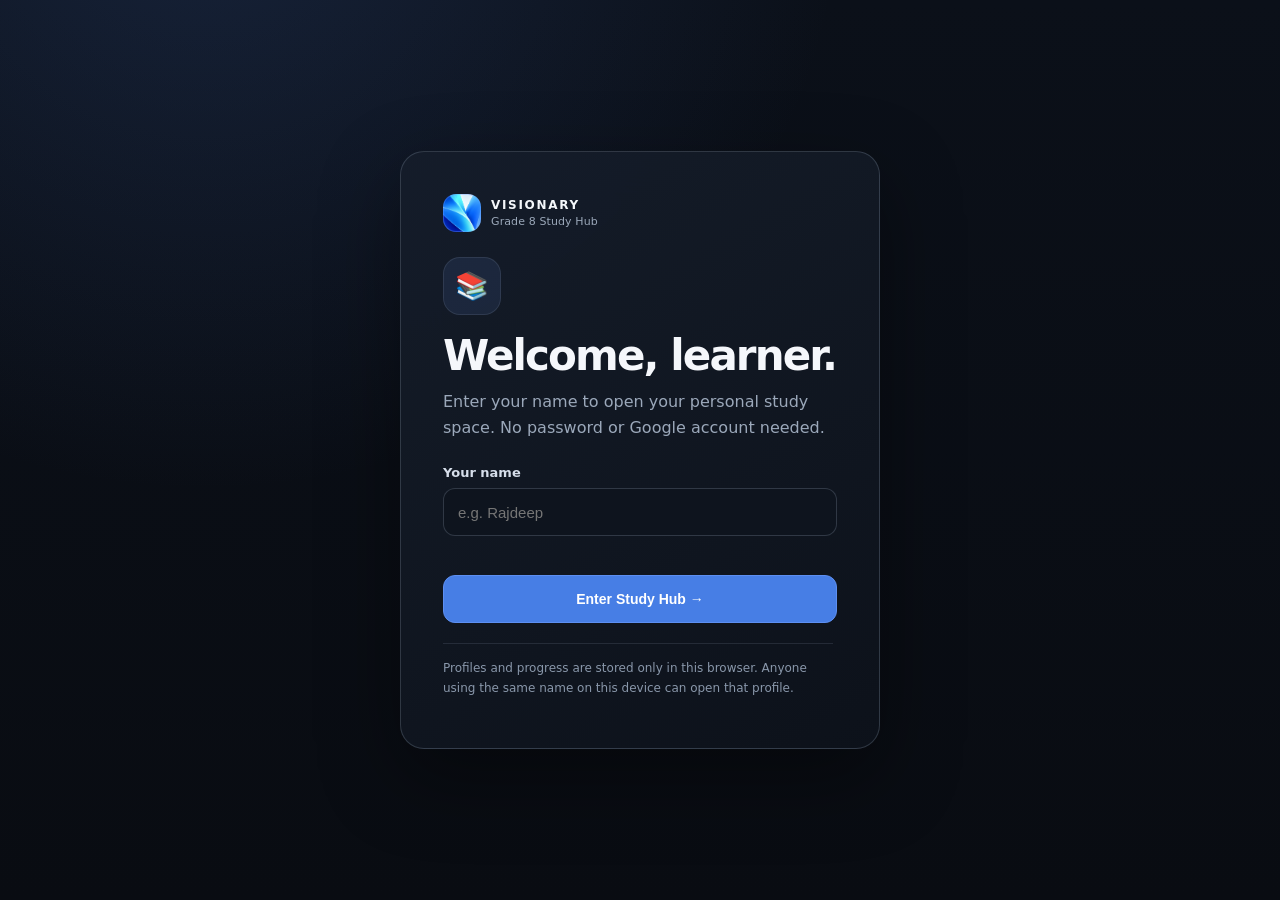
==== index.html @ 848c0c7a "Add Visionary Study Hub logo to site" ====
<!doctype html><html lang="en"><head><meta charset="UTF-8"><meta name="viewport" content="width=device-width,initial-scale=1"><title>Visionary | Grade 8 Study Hub</title><link rel="icon" type="image/png" href="assets/visionary-study-hub-logo.png?v=1"><script>if(!localStorage.getItem("v8profile"))location.replace("login.html");</script><style>
:root{font-family:Inter,system-ui,sans-serif;color:#f0f5ff;background:#090f20}*{box-sizing:border-box}body{margin:0;background:radial-gradient(ellipse at top left,#1c2c55,#090f20 65%);min-height:100vh}.wrap{max-width:1120px;margin:auto;padding:30px 20px}header{display:flex;justify-content:space-between;align-items:center;gap:12px}h1{font-size:clamp(28px,5vw,48px);margin:26px 0 8px}p{color:#abb9d4}.brand{font-weight:800;color:#93b7ff}.pill{border:1px solid #334767;padding:9px 13px;border-radius:50px;color:#bcd2fa;font-size:13px}.grid{display:grid;grid-template-columns:repeat(auto-fit,minmax(240px,1fr));gap:18px;margin-top:30px}.card{border:1px solid #334361;border-radius:20px;background:linear-gradient(145deg,#1c2a49,#121b30);overflow:hidden;cursor:pointer;transition:transform .25s,box-shadow .25s}.card:hover{transform:translateY(-5px);box-shadow:0 18px 40px #0006}.art{height:150px;display:grid;place-items:center;font-size:70px;background:linear-gradient(125deg,#233a68,#283e58,#16223d)}.pad{padding:19px}.pad h2{margin:0 0 8px;font-size:22px}.small{color:#b4c4df;font-size:14px}.btn{border:1px solid #526a92;background:#243a62;color:white;border-radius:12px;padding:12px 16px;cursor:pointer;text-decoration:none;display:inline-block;font-weight:650}.btn.primary{background:#5477ff;border-color:#5477ff}.btn:focus-visible,.card:focus-visible{outline:3px solid #9dbaff;outline-offset:3px}.top{display:flex;justify-content:space-between;gap:12px;align-items:center;flex-wrap:wrap;margin-top:24px}.hidden{display:none!important}.page{animation:turn .55s ease both;transform-origin:left center}@keyframes turn{from{opacity:0;transform:perspective(1100px) rotateY(-28deg) translateX(25px)}to{opacity:1;transform:perspective(1100px) rotateY(0)}}.chapter{display:flex;gap:14px;align-items:center;padding:13px;border:1px solid #34425c;background:#16213a;border-radius:15px;margin:11px 0;cursor:pointer}.chapter:hover{background:#233456}.thumb{width:112px;min-width:112px;height:74px;border-radius:11px;display:grid;place-items:center;background:linear-gradient(135deg,#385484,#1c2b49);font-size:28px}.chapter strong{display:block;margin-bottom:5px}.video{aspect-ratio:16/9;width:100%;border:0;border-radius:16px;background:#141d30}.lesson{max-width:850px}.note{border:1px solid #42506b;border-radius:12px;padding:13px;color:#c8d5ed;background:#17243e;margin:20px 0}input[type=search]{width:100%;padding:14px;border:1px solid #4b6085;border-radius:13px;background:#101a2e;color:white;margin-top:20px}label{display:flex;gap:9px;align-items:center;margin-top:15px}footer{margin:45px 0;color:#8396b6;font-size:13px}@media(max-width:550px){.thumb{width:80px;min-width:80px;height:66px}.wrap{padding:20px 14px}}
.auth-panel{margin:18px 0;padding:20px;border:1px solid #435a83;background:#14233f;border-radius:18px;max-width:520px}.auth-panel input{display:block;width:100%;padding:12px;margin:10px 0;background:#0b1630;border:1px solid #526b95;border-radius:10px;color:white}.auth-panel .btn{margin:5px}.auth-status{font-size:14px;color:#b9c9e9}.hidden{display:none!important}.video-list{display:grid;grid-template-columns:repeat(auto-fit,minmax(min(100%,290px),1fr));gap:16px;margin:20px 0}.video-card{border:1px solid #3b5175;border-radius:16px;overflow:hidden;background:#17243e}.video-card img{display:block;width:100%;aspect-ratio:16/9;object-fit:cover;background:#1a2a46}.video-info{padding:16px}.video-info h3{font-size:16px;line-height:1.4;margin:8px 0}.video-info p{font-size:13px;margin:6px 0}.video-label{font-size:12px;color:#b6caff}.video-warning{font-size:12px;color:#ffcf96}.video-empty{padding:20px;border:1px dashed #5b7094;border-radius:14px}.practice-panel{margin:28px 0;padding:22px;border:1px solid #3b5175;border-radius:18px;background:#15233c}.practice-panel h2{margin-top:0}.practice-question{border:1px solid #3b5175;padding:16px;border-radius:14px;margin:14px 0}.practice-question legend{font-weight:650;margin-bottom:12px;padding:0 6px}.practice-option{display:block;padding:9px 10px;margin:7px 0;border:1px solid #4a5c78;border-radius:10px;cursor:pointer}.practice-option input{margin-right:9px}.practice-result{margin:12px 0;padding:14px;border-radius:12px;background:#253b54}.practice-note{opacity:.82;font-size:13px}.practice-panel button{cursor:pointer}.practice-correct{border-color:#36b58a}.practice-wrong{border-color:#d98b70}.video-search-thumbnail,.video-thumb-fallback{display:grid;place-items:center;min-height:145px;border-radius:12px;background:linear-gradient(130deg,#23395b,#121d34);font-size:38px;color:#f0f4ff;margin-bottom:14px}.video-search-thumbnail{max-width:320px}.video-thumb-fallback{font-size:17px}.exam-controls{display:flex;flex-wrap:wrap;gap:10px;margin:18px 0}.exam-controls select{min-width:140px;flex:1;background:#162944;color:#fff;border:1px solid #64799a;border-radius:10px;padding:12px}.exam-controls button{flex:1;min-width:145px}.practice-question textarea{display:block;width:100%;box-sizing:border-box;min-height:100px;padding:12px;border:1px solid #6c82a1;border-radius:10px;background:#0c1930;color:#fff;font:inherit}.exam-clock{font-weight:750;color:#ffd18a}</style><link rel="stylesheet" href="workspace.css"><link rel="stylesheet" href="ui-polish.css?v=logo-1"></head><body><main class="wrap"><header><span class="brand"><span class="brand-mark" aria-hidden="true"></span><span class="brand-copy"><strong>VISIONARY</strong><small>Grade 8 Study Hub</small></span></span><span class="pill" id="counter">0 lessons completed</span><span class="pill" id="profileName" aria-label="Current student"></span><button class="btn" onclick="StudyWorkspace.open()" title="Open your Notes and Files study workspace">📚 Notes &amp; Files</button><button class="btn" onclick="switchProfile()" title="Return to the student entry page">Switch student</button></header><section id="home" class="page"><section class="home-hero" aria-labelledby="homeTitle"><div class="home-hero-copy"><span class="home-eyebrow">VISIONARY · GRADE 8</span><h1 id="homeTitle">Your learning bookshelf.</h1><p>Choose a subject. Open a chapter. Learn at your own pace.</p><div class="home-hero-actions"><a class="btn primary" href="#subjects">Explore subjects <span aria-hidden="true">↓</span></a><button class="btn" type="button" onclick="StudyWorkspace.open()">Open Notes &amp; Files <span aria-hidden="true">↗</span></button><button id="continueLesson" class="btn continue-lesson hidden" type="button">Continue learning <span id="continueLessonLabel"></span></button></div><div class="home-progress"><span>Learning progress</span><strong id="homeProgress">0 chapters complete</strong></div></div><div class="home-hero-art" aria-hidden="true"><span class="hero-orbit hero-orbit-a"></span><span class="hero-orbit hero-orbit-b"></span><div class="hero-book-shadow"></div><div class="hero-book"><span class="hero-book-cover"></span><span class="hero-book-pages"></span><span class="hero-book-spine"></span><span class="hero-book-mark">V</span></div><span class="hero-float hero-float-top">✦ &nbsp; READY TO LEARN</span><span class="hero-float hero-float-bottom"><b>01</b> &nbsp; One chapter at a time</span></div></section><div class="home-subject-heading"><div><span class="home-eyebrow">YOUR CURRICULUM</span><h2>Explore your subjects</h2></div><p>Pick a subject to see its chapters.</p></div><div class="grid" id="subjects"></div></section><section id="folder" class="hidden page"><button class="btn" onclick="goHome()">← All subjects</button><h1 id="folderTitle"></h1><p>Choose a chapter to open your lesson.</p><input type="search" id="search" placeholder="Find a chapter..." oninput="renderChapters()"><div id="chapters"></div></section><section id="lesson" class="hidden page lesson"><button class="btn" onclick="openFolder(activeSubject)">← Back to chapters</button><h1 id="lessonTitle"></h1><div id="media"></div><p><button class="btn" type="button" onclick="StudyWorkspace.newStudyNote()">✎ Take notes for this chapter</button></p><div class="note video-disclosure"><strong>About these video suggestions</strong><br>Links may not be teacher-reviewed or match your exact textbook chapter. If no direct match is available, YouTube search results are unreviewed. Check the video title and source before studying.</div><label><input type="checkbox" id="done" onchange="saveProgress()"> Mark this chapter complete</label></section><section id="studyWorkspace" class="hidden"></section><footer>Learning resources link to their original creators on YouTube. Not affiliated with NCERT or YouTube.</footer></main><script>
const subjects=[["SST","🌍",["World Geography: Some Glimpses","India's Long Long Road to Independence","A Journey Through Indian Architecture","The Role of Judiciary in Our Society","Citizenship: Rights and Duties","Dynamics of Population","India's Urban Landscape","Cultural Currents: 13th to 17th Century"]],["English","📖",["The Cherry Tree","The Harvesting","Waiting for the Rain","Feathered Friends","Magnifying Glass","Biba Choudhary: The Beam of Light That Lit the Path for Women in Indian Science"]],["Maths","📐",["Fractions in Disguise","Baudhayana Pythagoras Theorem","Proportional Reasoning 2","Exploring Some Geometric Themes","Tales by Dots and Lines","Algebra Play","Area"]],["Science","🔬",["Light: Mirrors and Lenses","Electricity, Magnetism, and Heating Effects","Pressure, Winds, Storms, and Cyclones","The Amazing World of Solutes, Solvents, and Solutions","Keeping Time with Skies","How Nature Works in Harmony","Our Home, Earth: A Unique Life-Sustaining Planet"]],["Hindi","📙",["नहीं मांगता प्रभु","सारंगी, धनुष और हिम्मत","मुंबई डिब्बेवाला","निन्यानवे का चक्कर","तिरुवल्लुवर के दोहे","सपनों की उड़ान","पूर्वाख्यायिका","छोड़ो कल की बातें"]],["Marathi","📕",["गिर्यारोहणाचा अनुभव","झुळूक","आम्ही हवे आहोत का?","जीवनगाणी","शब्दकोश","संतवाणी (भाग १)","संतवाणी (भाग २)"]]];
const verified={"Science|Light: Mirrors and Lenses":"tGZ2gc-kzLY"};
let activeSubject=0,activeChapter=0;
let profile=localStorage.getItem('v8profile')||'';document.getElementById('profileName').textContent='👤 '+profile;let state={};function loadProfile(){try{state=JSON.parse(localStorage.getItem('v8done:'+profile)||'{}')}catch{state={}};updateCount();if(typeof renderChapters==='function'&&document.getElementById('chapters'))renderChapters()}
const $=id=>document.getElementById(id);
const key=()=>activeSubject+'-'+activeChapter;
function updateCount(){const done=Object.values(state).filter(Boolean).length,total=subjects.reduce((n,s)=>n+s[2].length,0);$('counter').textContent=done+' lessons completed';const progress=$('homeProgress');if(progress)progress.textContent=done+' of '+total+' chapters complete';const button=$('continueLesson'),label=$('continueLessonLabel');if(button&&label){let last=null;try{last=JSON.parse(localStorage.getItem('v8lastlesson:'+profile)||'null')}catch{}if(last&&Number.isInteger(last.subject)&&Number.isInteger(last.chapter)&&subjects[last.subject]?.[2]?.[last.chapter]){label.textContent=subjects[last.subject][2][last.chapter];button.classList.remove('hidden');button.onclick=()=>{openFolder(last.subject);openLesson(last.chapter)}}else button.classList.add('hidden')}}
function show(id){['home','folder','lesson'].forEach(x=>{$(x).classList.toggle('hidden',x!==id);$(x).classList.remove('page');void $(x).offsetWidth;$(x).classList.add('page')});scrollTo(0,0)}
function goHome(){show('home')}
function openFolder(i){activeSubject=i;$('folderTitle').textContent=subjects[i][1]+' '+subjects[i][0];$('search').value='';renderChapters();show('folder')}
function renderChapters(){let [subject,emoji,names]=subjects[activeSubject];let q=$('search').value.toLowerCase();$('chapters').replaceChildren();names.forEach((name,j)=>{if(!name.toLowerCase().includes(q))return;let item=document.createElement('div');item.className='chapter';item.tabIndex=0;item.setAttribute('role','button');item.innerHTML='<div class="thumb">'+emoji+'</div><div><strong></strong><span class="small"></span></div>';item.querySelector('strong').textContent=name;item.querySelector('.small').textContent='Chapter '+(j+1)+(state[activeSubject+'-'+j]?' · ✓ Completed':'');item.onclick=()=>openLesson(j);item.onkeydown=e=>{if(e.key==='Enter'||e.key===' '){e.preventDefault();openLesson(j)}};$('chapters').append(item)})}
let videoCatalog=[];let videoLoaded=false;let videoError=false;
async function loadVideos(){try{const r=await fetch('grade8-videos.json',{cache:'no-cache'});if(!r.ok)throw Error('HTTP '+r.status);const data=await r.json();if(!Array.isArray(data))throw Error('Invalid catalog');videoCatalog=data;videoLoaded=true;if(!$('lesson').classList.contains('hidden'))renderLessonVideos()}catch(e){videoError=true;if(!$('lesson').classList.contains('hidden'))renderLessonVideos()}}
function node(tag,cls,txt){const el=document.createElement(tag);if(cls)el.className=cls;if(txt!==undefined)el.textContent=txt;return el}
function renderLessonVideos(){const media=$('media');media.replaceChildren();const subject=subjects[activeSubject][0],name=subjects[activeSubject][2][activeChapter],subjectName=subject==='Maths'?'Mathematics':subject==='SST'?'Social Science':subject;
if(!videoLoaded&&!videoError){media.append(node('p','','Loading chapter videos…'));return}
const entry=videoCatalog.find(x=>x.subject===subjectName&&x.chapterNumber===activeChapter+1);
const videos=(entry?.videos||[]).filter(v=>/^[\w-]{11}$/.test(v.videoId||'')&&v.url==='https://www.youtube.com/watch?v='+v.videoId);
if(videos.length){media.append(node('p','small',videos.length+' video'+(videos.length===1?'':'s')+' suggested for this chapter · Links and thumbnails from Claude research; content not independently watched or verified.'));
const list=node('div','video-list');videos.forEach(v=>{const card=node('article','video-card');const link=node('a');link.href=v.url;link.target='_blank';link.rel='noopener noreferrer';link.setAttribute('aria-label','Watch '+v.title+' on YouTube');const img=node('img');img.src='https://img.youtube.com/vi/'+v.videoId+'/hqdefault.jpg';img.alt='YouTube thumbnail for '+v.title;img.loading='lazy';img.onerror=()=>{if(!img.dataset.fallback){img.dataset.fallback='1';img.src='https://img.youtube.com/vi/'+v.videoId+'/mqdefault.jpg'}else{img.replaceWith(node('div','video-thumb-fallback','▶ YouTube video'))}};link.append(img);card.append(link);const info=node('div','video-info');info.append(node('div','video-label','#'+(v.chapterRank||'?')+' Suggested · '+v.type+' · '+(v.duration||'Duration unknown')+' · '+(v.language||'Language unknown')));info.append(node('h3','',v.title));info.append(node('p','',v.channel||'Channel unknown'));if(v.confidence==='Low'||/confirm|check|may not|not confirmed|part of/i.test(v.reason||''))info.append(node('p','video-warning','⚠ Check textbook match: '+(v.reason||'Uncertain match')));info.append(node('p','practice-note','Ranking uses supplied metadata, not independent viewing. '+(v.confidence||'Unrated')+' source confidence.'));const watch=node('a','btn primary','▶ Watch on YouTube');watch.href=v.url;watch.target='_blank';watch.rel='noopener noreferrer';info.append(watch);card.append(info);list.append(card)});media.append(list)}
else{const empty=node('div','video-empty');const thumb=node('div','video-search-thumbnail','⌕');thumb.setAttribute('aria-hidden','true');empty.append(thumb);empty.append(node('span','video-search-label','External search · unreviewed results'));empty.append(node('h3','','No reviewed video is available for this chapter yet'));empty.append(node('p','','This opens YouTube search results, not a verified lesson. Check the title and source to confirm the match with your textbook.'));const query='Grade 8 '+subjectName+' '+name+' textbook lesson explanation';const link=node('a','btn primary','Search YouTube results ↗');link.target='_blank';link.rel='noopener noreferrer';link.href=entry?.searchUrl||'https://www.youtube.com/results?search_query='+encodeURIComponent(query);empty.append(link);media.append(empty)}
if(videoError)media.prepend(node('p','video-warning','Video catalog could not load. Please refresh the page.'))}
function openLesson(j){activeChapter=j;const name=subjects[activeSubject][2][j];try{localStorage.setItem('v8lastlesson:'+profile,JSON.stringify({subject:activeSubject,chapter:j}))}catch{}$('lessonTitle').textContent=name;$('done').checked=!!state[key()];show('lesson');renderLessonVideos();renderPractice()}
let assessmentData=null,practiceLoadFailed=false,examTimer=null,examDeadline=0;
async function loadPractice(){try{const r=await fetch('chapter-assessments.json',{cache:'no-cache'});if(!r.ok)throw Error('Unavailable');assessmentData=await r.json()}catch(e){practiceLoadFailed=true}if(!$('lesson').classList.contains('hidden'))renderPractice()}
function practiceKey(){return 'v8exam:'+profile+':'+subjects[activeSubject][0]+':'+activeChapter}
function renderPractice(){if(examTimer){clearInterval(examTimer);examTimer=null}let host=$('practiceArea');if(!host){host=document.createElement('section');host.id='practiceArea';host.className='practice-panel';$('media').insertAdjacentElement('afterend',host)}host.replaceChildren();host.append(node('h2','','📝 Chapter Practice & Mock Tests'));if(!assessmentData){host.append(node('p','practice-note',practiceLoadFailed?'Assessment data unavailable. Refresh the page.':'Loading assessments…'));return}const subject=subjects[activeSubject][0],chapter=subjects[activeSubject][2][activeChapter];const entry=assessmentData.chapters.find(x=>x.subject===subject&&x.chapterNumber===activeChapter+1);const bank=assessmentData.objectiveBanks.find(x=>x.subject===subject&&x.chapter===chapter);if(!entry){host.append(node('p','','Chapter assessment unavailable.'));return}
host.append(node('p','practice-note','Choose a level and a test type. Written responses are self-reviewed with your textbook; they are not automatically marked as correct.'));const controls=node('div','exam-controls');const level=document.createElement('select');level.setAttribute('aria-label','Difficulty');['easy','medium','hard'].forEach(v=>{const opt=node('option','',v[0].toUpperCase()+v.slice(1));opt.value=v;level.append(opt)});const mode=document.createElement('select');mode.setAttribute('aria-label','Assessment mode');[['study','Practice questions'],['mock','Timed mock test'],['objective','MCQ and fill-in-the-blank test']].forEach(([v,t])=>{const opt=node('option','',t);opt.value=v;if(v==='objective'&&!bank)opt.disabled=true;mode.append(opt)});const start=node('button','btn primary','Start assessment');start.type='button';controls.append(level,mode,start);host.append(controls);const best=node('p','practice-note');const history=JSON.parse(localStorage.getItem(practiceKey())||'[]');best.textContent=history.length?'Attempts on this device: '+history.length+' · Latest: '+history[history.length-1].summary:'No attempts saved yet.';host.append(best);const area=node('div');host.append(area);
start.onclick=()=>{if(examTimer){clearInterval(examTimer);examTimer=null}area.replaceChildren();const difficulty=level.value,kind=mode.value;const items=kind==='objective'?(bank?.items.filter(x=>x.difficulty===difficulty)||[]):entry.levels[difficulty];if(!items.length){area.append(node('p','','No reviewed objective questions at this level. Choose written practice.'));return}const form=node('form');const clock=node('p','exam-clock');const timed=kind==='mock';if(timed){examDeadline=Date.now()+15*60*1000;form.append(clock)}const questions=kind==='mock'?items.slice(0,6):items;questions.forEach((q,i)=>{const field=node('fieldset','practice-question');field.append(node('legend','',(i+1)+'. '+q.question));if(kind==='objective'){q.options.forEach((opt,j)=>{const label=node('label','practice-option');const radio=document.createElement('input');radio.type='radio';radio.name='q'+i;radio.value=String(j);label.append(radio,document.createTextNode(opt));field.append(label)})}else{const input=document.createElement('textarea');input.name='q'+i;input.rows=4;input.placeholder='Write your answer with chapter-specific evidence…';input.setAttribute('aria-label','Answer to question '+(i+1));field.append(input)}form.append(field)});const submit=node('button','btn primary','Submit assessment');submit.type='submit';form.append(submit);const result=node('div');result.setAttribute('aria-live','polite');form.append(result);area.append(form);let submitted=false;const finish=()=>{if(submitted)return;submitted=true;if(examTimer){clearInterval(examTimer);examTimer=null}submit.disabled=true;result.replaceChildren();let summary;if(kind==='objective'){let score=0;questions.forEach((q,i)=>{const picked=form.querySelector('input[name="q'+i+'"]:checked');const ok=picked&&Number(picked.value)===q.answer;if(ok)score++;result.append(node('p','practice-result '+(ok?'practice-correct':'practice-wrong'),(ok?'✓ ':'✗ ')+'Q'+(i+1)+': '+q.options[q.answer]+'. '+q.explanation))});summary='Objective '+difficulty+': '+score+'/'+questions.length;result.prepend(node('h3','',summary))}else{const answered=questions.filter((_,i)=>form.elements['q'+i]?.value.trim()).length;summary=(timed?'Mock test':'Written practice')+' '+difficulty+': '+answered+'/'+questions.length+' responses';result.append(node('h3','',summary));result.append(node('p','practice-note','Self-review each response using your textbook. These questions have not been textbook-verified and cannot be auto-scored.'));questions.forEach((q,i)=>result.append(node('p','practice-result','Q'+(i+1)+' review: '+q.markingGuide)))}const record={date:new Date().toISOString(),summary,difficulty,kind};const history=JSON.parse(localStorage.getItem(practiceKey())||'[]');history.push(record);localStorage.setItem(practiceKey(),JSON.stringify(history.slice(-30)));best.textContent='Attempts on this device: '+Math.min(history.length,30)+' · Latest: '+summary;form.querySelectorAll('input,textarea').forEach(el=>el.disabled=true);result.scrollIntoView({block:'nearest',behavior:'smooth'})};form.addEventListener('submit',e=>{e.preventDefault();finish()});if(timed){const tick=()=>{const left=Math.max(0,Math.ceil((examDeadline-Date.now())/1000));clock.textContent='⏱ Time remaining: '+Math.floor(left/60)+':'+String(left%60).padStart(2,'0');if(left===0)finish()};tick();examTimer=setInterval(tick,1000)}}}
function saveProgress(){state[key()]=$('done').checked;localStorage.setItem('v8done:'+profile,JSON.stringify(state));updateCount();window.saveCloudProgress?.()}
function switchProfile(){localStorage.removeItem('v8profile');location.replace('login.html')}if(!profile)location.replace('login.html');else loadProfile();subjects.forEach(([name,emoji,chapters],i)=>{let c=document.createElement('div');c.className='card';c.tabIndex=0;c.setAttribute('role','button');c.innerHTML='<div class="art">'+emoji+'</div><div class="pad"><h2></h2><span class="small">'+chapters.length+' chapters · Open book →</span></div>';c.querySelector('h2').textContent=name;c.onclick=()=>openFolder(i);c.onkeydown=e=>{if(e.key==='Enter'||e.key===' '){e.preventDefault();openFolder(i)}};$('subjects').append(c)});updateCount();loadVideos();loadPractice();
</script><script src="workspace.js?v=6e6d7ce"></script></body></html>
---- workspace.css ----
/* Notes & Files workspace inside Visionary Grade 8 */
#studyWorkspace{--ws-accent:#8b9dff;--ws-surface:#121d34;--ws-card:#17243e;--ws-border:#30415f;color:#eef3ff;margin-top:14px}
#studyWorkspace.ws-light{--ws-surface:#f6f8ff;--ws-card:#fff;--ws-border:#d8deec;color:#1b2540}
#studyWorkspace.ws-compact .ws-card{padding:14px}#studyWorkspace.ws-compact .ws-grid{gap:10px}
.ws-top{display:flex;align-items:center;justify-content:space-between;gap:14px;flex-wrap:wrap;padding:14px 0 20px;border-bottom:1px solid var(--ws-border)}
.ws-top h1{margin:0;font-size:clamp(25px,4vw,36px)}.ws-top p{margin:5px 0 0}.ws-tools,.ws-actions,.ws-tabs{display:flex;gap:9px;align-items:center;flex-wrap:wrap}
.ws-btn{background:var(--ws-card);color:inherit;border:1px solid var(--ws-border);border-radius:11px;padding:10px 13px;font:inherit;font-weight:650;cursor:pointer}.ws-btn:hover,.ws-btn:focus-visible{border-color:var(--ws-accent);box-shadow:0 0 0 3px color-mix(in srgb,var(--ws-accent),transparent 78%);outline:none}.ws-btn.primary{background:var(--ws-accent);color:#0b1230;border-color:var(--ws-accent)}.ws-btn.danger{color:#ffc0c7}
.ws-tabs{margin:18px 0}.ws-tabs .ws-btn[aria-current=true]{background:var(--ws-accent);color:#0b1230;border-color:var(--ws-accent)}
.ws-grid{display:grid;grid-template-columns:repeat(12,minmax(0,1fr));gap:14px}.ws-card{grid-column:span 12;background:var(--ws-card);border:1px solid var(--ws-border);border-radius:18px;padding:18px;min-width:0;box-shadow:0 12px 28px #0002}.ws-card h2,.ws-card h3{margin-top:0}.ws-card h2{font-size:20px}.ws-card.span-4{grid-column:span 4}.ws-card.span-5{grid-column:span 5}.ws-card.span-7{grid-column:span 7}.ws-card.span-8{grid-column:span 8}
.ws-statrow{display:grid;grid-template-columns:repeat(4,minmax(0,1fr));gap:10px}.ws-stat{padding:14px;border-radius:14px;background:color-mix(in srgb,var(--ws-surface),transparent 18%);border:1px solid var(--ws-border)}.ws-stat strong{display:block;font-size:25px}.ws-stat span{font-size:13px;opacity:.78}
.ws-row{display:flex;align-items:center;justify-content:space-between;gap:10px;padding:11px 0;border-bottom:1px solid var(--ws-border)}.ws-row:last-child{border-bottom:0}.ws-muted{opacity:.72;font-size:13px}.ws-empty{padding:20px;text-align:center;border:1px dashed var(--ws-border);border-radius:14px;opacity:.76}
.ws-field{display:grid;gap:6px;margin:10px 0}.ws-field input,.ws-field textarea,.ws-field select,.ws-search{width:100%;padding:11px 12px;border-radius:10px;border:1px solid var(--ws-border);background:var(--ws-surface);color:inherit;font:inherit}.ws-field textarea{min-height:190px;resize:vertical;line-height:1.6}.ws-note-list,.ws-folder-list,.ws-file-list,.ws-task-list{display:grid;gap:8px}.ws-item{display:flex;align-items:center;justify-content:space-between;gap:10px;padding:12px;border-radius:12px;border:1px solid var(--ws-border);background:var(--ws-surface);cursor:pointer}.ws-item:hover{border-color:var(--ws-accent)}.ws-item.active{border-color:var(--ws-accent);box-shadow:inset 3px 0 var(--ws-accent)}.ws-item-title{font-weight:700}.ws-item-copy{min-width:0}.ws-item-copy .ws-muted{display:block;margin-top:3px}.ws-chip{display:inline-flex;align-items:center;gap:5px;padding:4px 8px;border:1px solid var(--ws-border);border-radius:99px;font-size:12px;margin:3px 4px 0 0}.ws-breadcrumbs{display:flex;gap:6px;flex-wrap:wrap;margin:10px 0;color:var(--ws-accent)}.ws-breadcrumbs button{border:0;background:none;color:inherit;font:inherit;cursor:pointer;text-decoration:underline}.ws-search{margin:4px 0 12px}.ws-check{display:flex;align-items:center;gap:9px}.ws-task-done{text-decoration:line-through;opacity:.55}.ws-editor-footer{display:flex;align-items:center;justify-content:space-between;gap:10px;flex-wrap:wrap;margin-top:10px}.ws-preview{width:100%;height:min(65vh,680px);border:1px solid var(--ws-border);border-radius:12px;background:#fff}.ws-preview-img{display:block;max-width:100%;max-height:65vh;margin:auto;object-fit:contain}.ws-settings-row{display:grid;grid-template-columns:1fr auto;align-items:center;gap:12px;padding:12px 0;border-bottom:1px solid var(--ws-border)}
@media(max-width:760px){.ws-card.span-4,.ws-card.span-5,.ws-card.span-7,.ws-card.span-8{grid-column:span 12}.ws-statrow{grid-template-columns:repeat(2,minmax(0,1fr))}.ws-top{align-items:flex-start}.ws-top .ws-tools{width:100%}.ws-top .ws-btn{flex:1}}
---- ui-polish.css ----
/* Unified design layer for the Grade 8 hub and Notes & Files Study Desk. */
:root{
  color-scheme:dark;
  font-family:Inter,ui-sans-serif,system-ui,-apple-system,BlinkMacSystemFont,"Segoe UI",sans-serif;
  color:#eef2f8;
  background:#0a0d14;
  --surface-0:#0a0d14;
  --surface-1:#10151f;
  --surface-2:#151c29;
  --surface-3:#1a2332;
  --line:rgba(148,163,184,.16);
  --line-strong:rgba(148,163,184,.25);
  --ink:#eef2f8;
  --muted:#9ba8ba;
  --accent:#6c9cff;
  --accent-soft:rgba(108,156,255,.14);
  --radius-card:20px;
  --shadow-soft:0 18px 48px rgba(0,0,0,.22);
}
*{box-sizing:border-box}
html{scroll-behavior:smooth}
body{min-height:100vh;margin:0;color:var(--ink);background:radial-gradient(ellipse at 16% -12%,rgba(53,83,142,.27),transparent 42%),linear-gradient(180deg,#0b1019 0%,#090c12 100%)}
.wrap{max-width:1180px;padding:28px 26px 34px}
.wrap>header{position:relative;display:flex;align-items:center;gap:12px;flex-wrap:wrap;margin:0 -26px;padding:12px 26px 18px;border-bottom:1px solid var(--line);background:rgba(10,13,20,.78);backdrop-filter:blur(18px)}
.brand{display:flex;align-items:center;gap:10px;margin-right:auto;color:#f5f7fb;font-size:13px;letter-spacing:.1em}
.brand-mark{display:grid;width:38px;height:38px;place-items:center;border:1px solid rgba(108,156,255,.34);border-radius:13px;background:linear-gradient(145deg,rgba(108,156,255,.24),rgba(108,156,255,.06));color:#a9c6ff;font-size:17px;letter-spacing:0;font-weight:850}
.brand-copy{display:grid;gap:3px}.brand-copy strong{font-size:12px;letter-spacing:.14em}.brand-copy small{color:var(--muted);font-size:11px;letter-spacing:.01em;font-weight:500}
.pill{padding:8px 11px;border:1px solid var(--line);border-radius:99px;background:rgba(21,28,41,.7);color:#b8c4d4;font-size:12px;white-space:nowrap}
.btn{display:inline-flex;min-height:42px;align-items:center;justify-content:center;gap:8px;padding:10px 14px;border:1px solid var(--line-strong);border-radius:12px;background:rgba(21,28,41,.82);color:#e8edf6;font-size:13px;line-height:1.1;font-weight:650;transition:background .18s ease,border-color .18s ease,transform .18s ease,box-shadow .18s ease}
.btn:hover{transform:translateY(-1px);border-color:rgba(108,156,255,.55);background:#1a2638;box-shadow:0 8px 22px rgba(0,0,0,.18)}.btn.primary{border-color:#5d8ff1;background:#477ee5;color:#fff}.btn.primary:hover{background:#5a8ff1}.btn:focus-visible,.card:focus-visible,.chapter:focus-visible,input:focus-visible,textarea:focus-visible,select:focus-visible{outline:3px solid rgba(116,164,255,.72);outline-offset:3px}
h1{margin:30px 0 10px;color:#f5f7fb;font-size:clamp(32px,4.8vw,48px);line-height:1.08;letter-spacing:-.045em}h2,h3{color:#f0f3f8;letter-spacing:-.025em}p{color:var(--muted);line-height:1.65}
#home h1{margin-top:40px}#home>p{max-width:620px;margin:0;font-size:16px}
.grid{grid-template-columns:repeat(auto-fit,minmax(min(100%,245px),1fr));gap:16px;margin-top:28px}
.card{position:relative;border:1px solid var(--line);border-radius:var(--radius-card);background:linear-gradient(145deg,rgba(23,31,45,.96),rgba(16,21,31,.96));box-shadow:0 8px 24px rgba(0,0,0,.12);transition:transform .22s ease,border-color .22s ease,box-shadow .22s ease}
.card:hover{transform:translateY(-3px);border-color:rgba(108,156,255,.38);box-shadow:var(--shadow-soft)}
.art{width:58px;height:58px;margin:18px 18px 0;border:1px solid rgba(150,175,220,.16);border-radius:17px;background:linear-gradient(145deg,rgba(108,156,255,.2),rgba(44,61,89,.32));font-size:28px;box-shadow:inset 0 1px rgba(255,255,255,.05)}
.card:nth-child(2n) .art{background:linear-gradient(145deg,rgba(88,124,180,.24),rgba(44,61,89,.28))}.card:nth-child(3n) .art{background:linear-gradient(145deg,rgba(95,146,158,.2),rgba(44,61,89,.28))}
.pad{padding:15px 19px 20px}.pad h2{margin:0 0 8px;font-size:19px}.small{color:#9eacbf;font-size:13px;line-height:1.5}
.chapter{gap:16px;margin:10px 0;padding:13px;border:1px solid var(--line);border-radius:16px;background:rgba(19,27,40,.84);transition:background .18s ease,border-color .18s ease,transform .18s ease}
.chapter:hover{transform:translateY(-1px);border-color:rgba(108,156,255,.38);background:#192436}.thumb{width:64px;min-width:64px;height:64px;border:1px solid rgba(148,163,184,.13);border-radius:15px;background:linear-gradient(145deg,#263956,#18263a);font-size:25px}.chapter strong{font-size:15px;line-height:1.4}.chapter .small{display:inline-block;margin-top:4px}
input[type=search],.auth-panel input,.practice-question textarea,.exam-controls select{min-height:46px;padding:12px 14px;border:1px solid var(--line-strong);border-radius:12px;background:#111824;color:#f1f4f8;font:inherit;box-shadow:inset 0 1px rgba(255,255,255,.025)}input[type=search]::placeholder,.auth-panel input::placeholder,.practice-question textarea::placeholder{color:#718096}
.lesson{max-width:920px}.lesson h1{margin-top:26px}.video-card,.practice-panel,.auth-panel,.video-empty{border:1px solid var(--line);border-radius:18px;background:linear-gradient(145deg,rgba(21,29,42,.96),rgba(15,21,31,.98));box-shadow:0 10px 32px rgba(0,0,0,.13)}
.video-card{overflow:hidden}.video-card img{background:#131c2a}.video-info{padding:18px}.video-info h3{font-size:16px}.video-label{color:#abc6ff}.video-warning{color:#f4c88c}.video-thumb-fallback,.video-search-thumbnail{background:linear-gradient(135deg,#263b5c,#111a28);color:#dce8fb}
.practice-panel{padding:22px}.practice-question{border:1px solid var(--line);border-radius:14px;background:rgba(10,14,21,.44)}.practice-option{border-color:var(--line-strong);background:rgba(255,255,255,.02)}.practice-option:hover{border-color:rgba(108,156,255,.46)}.practice-result{background:#1a2c42}.practice-correct{border-color:#379b77}.practice-wrong{border-color:#bd705f}
.note{border:1px solid rgba(108,156,255,.24);border-radius:14px;background:rgba(108,156,255,.08);color:#c7d8f2}
label{color:#cbd5e1}footer{padding-top:20px;border-top:1px solid var(--line);color:#738197}
/* Match the Study Desk to the same quiet dark surfaces and blue focus color. */
#studyWorkspace{--ws-accent:#6c9cff;--ws-surface:#10151f;--ws-card:#151c29;--ws-border:rgba(148,163,184,.16);color:#eef2f8}
#studyWorkspace .ws-top{padding:24px 0 18px;border-bottom-color:var(--line)}#studyWorkspace .ws-top h1{font-size:clamp(29px,4vw,38px);letter-spacing:-.04em}#studyWorkspace .ws-top p{margin-top:8px}
#studyWorkspace .ws-card{border-color:var(--line);border-radius:18px;background:linear-gradient(145deg,rgba(21,28,41,.96),rgba(16,21,31,.96));box-shadow:0 10px 28px rgba(0,0,0,.14)}
#studyWorkspace .ws-btn{border-color:var(--line-strong);border-radius:11px;background:#171f2d;color:#e9eef6;transition:background .18s ease,border-color .18s ease,transform .18s ease}
#studyWorkspace .ws-btn:hover{transform:translateY(-1px);border-color:rgba(108,156,255,.52);background:#1b293b;box-shadow:none}
#studyWorkspace .ws-btn.primary{border-color:#5d8ff1;background:#477ee5;color:white}#studyWorkspace .ws-btn.danger{color:#ffb3bd}
#studyWorkspace .ws-tabs .ws-btn[aria-current=true]{border-color:#5d8ff1;background:#477ee5;color:white}
#studyWorkspace .ws-stat,#studyWorkspace .ws-item{border-color:var(--line);border-radius:13px;background:rgba(10,14,21,.42);color:#eef2f8}
#studyWorkspace .ws-item:hover{border-color:rgba(108,156,255,.48)}#studyWorkspace .ws-search,#studyWorkspace .ws-field input,#studyWorkspace .ws-field textarea,#studyWorkspace .ws-field select{border-color:var(--line-strong);border-radius:11px;background:#0f151f;color:#eef2f8}
#studyWorkspace .ws-muted{color:#9ba8ba;opacity:1}#studyWorkspace .ws-chip{border-color:var(--line);color:#b7c9e7}
#studyWorkspace.ws-light{--ws-surface:#f6f8fc;--ws-card:#fff;--ws-border:#d8dfeb;color:#1d293b}
#studyWorkspace.ws-light .ws-card{background:#fff;color:#1d293b}#studyWorkspace.ws-light .ws-item,#studyWorkspace.ws-light .ws-stat{background:#f8faff;color:#1d293b}#studyWorkspace.ws-light .ws-muted{color:#64748b}
/* The name-entry page uses the same type, surfaces, and controls as the hub. */
.panel{width:min(100%,480px);padding:clamp(24px,6vw,42px);border:1px solid var(--line-strong);border-radius:24px;background:linear-gradient(150deg,rgba(21,29,42,.97),rgba(13,18,27,.97));box-shadow:0 28px 80px rgba(0,0,0,.38);backdrop-filter:blur(24px)}
.panel .brand{display:flex;align-items:center;gap:10px;margin:0;color:#f4f7fb;font-size:12px;letter-spacing:.1em}
.panel .brand-mark{display:grid;width:38px;height:38px;place-items:center;border:1px solid rgba(108,156,255,.34);border-radius:13px;background:linear-gradient(145deg,rgba(108,156,255,.24),rgba(108,156,255,.06));color:#a9c6ff;font-size:17px;font-weight:850;letter-spacing:0}
.panel .brand-copy{display:grid;gap:3px}.panel .brand-copy strong{font-size:12px;letter-spacing:.14em}.panel .brand-copy small{color:var(--muted);font-size:11px;letter-spacing:.01em;font-weight:500}
.panel .icon{display:grid;width:58px;height:58px;place-items:center;margin:25px 0 18px;border:1px solid var(--line);border-radius:17px;background:rgba(108,156,255,.1);font-size:27px}
.panel h1{margin:0 0 10px;font-size:clamp(32px,6vw,42px)}.panel>p{margin:0 0 8px;max-width:390px}.panel label{margin:24px 0 8px;color:#d6deea;font-size:13px}
.panel input{min-height:48px;padding:13px 14px;border:1px solid var(--line-strong);border-radius:12px;background:#0e141e;color:#f4f7fb;font-size:15px}
.panel button{min-height:48px;width:100%;margin-top:13px;padding:12px 16px;border:1px solid #5d8ff1;border-radius:12px;background:#477ee5;color:#fff;font-size:14px;font-weight:700;transition:background .18s ease,transform .18s ease}
.panel button:hover{transform:translateY(-1px);background:#5a8ff1}.panel .error{min-height:18px;margin:8px 0 0;color:#ffabb4;font-size:13px}.panel .foot{margin-top:20px;padding-top:15px;border-top:1px solid var(--line);text-align:left;color:#8997aa;font-size:12px;line-height:1.6}
@media(max-width:680px){.wrap{padding:16px 15px 28px}.wrap>header{margin:0 -15px;padding:10px 15px 14px;gap:8px}.brand{width:100%;margin-right:0}.brand-mark{width:35px;height:35px}.wrap>header .pill{font-size:11px;padding:7px 9px}.wrap>header .btn{flex:1;min-width:0;padding:10px 9px;font-size:12px}.wrap>header .btn:last-child{flex:0 0 auto}.wrap h1{margin-top:26px}.grid{grid-template-columns:repeat(auto-fit,minmax(min(100%,220px),1fr));gap:12px}.card{border-radius:17px}.art{width:50px;height:50px;margin:14px 14px 0;border-radius:15px;font-size:25px}.pad{padding:13px 15px 17px}.thumb{width:54px;min-width:54px;height:58px}.chapter{gap:11px;padding:11px}.practice-panel{padding:16px}#studyWorkspace .ws-top{gap:12px}#studyWorkspace .ws-tabs{display:grid;grid-template-columns:repeat(3,minmax(0,1fr));width:100%;gap:7px}#studyWorkspace .ws-tabs .ws-btn{padding:9px 5px;font-size:12px}#studyWorkspace .ws-top .ws-tools{display:grid;grid-template-columns:1fr 1fr;width:100%}#studyWorkspace .ws-top .ws-tools .ws-btn:first-child{grid-column:1/-1}}
@media(max-width:420px){.grid{grid-template-columns:1fr}.wrap>header{display:grid;grid-template-columns:1fr auto}.brand{grid-column:1/-1}.wrap>header .pill{justify-self:start}.wrap>header .btn{width:100%}.wrap>header .btn:last-child{width:auto}}
@media(prefers-reduced-motion:reduce){html{scroll-behavior:auto}*,*::before,*::after{animation-duration:.01ms!important;animation-iteration-count:1!important;scroll-behavior:auto!important;transition-duration:.01ms!important}}

/* Focused Study Desk pages and resilient file rows */
#studyWorkspace .ws-page-shell{max-width:1120px;margin:0 auto}
#studyWorkspace .ws-top{align-items:center;gap:20px;padding:22px 0 20px}
#studyWorkspace .ws-top-heading{display:flex;align-items:flex-start;gap:14px;min-width:0}
#studyWorkspace .ws-top-heading>.ws-btn{flex:0 0 auto;margin-top:19px}
#studyWorkspace .ws-eyebrow{display:block;margin-bottom:7px;color:#8ea2c0;font-size:11px;font-weight:750;letter-spacing:.14em;text-transform:uppercase}
#studyWorkspace .ws-top h1{margin:0;font-size:clamp(28px,4vw,38px);line-height:1.1}
#studyWorkspace .ws-top p{margin:7px 0 0;font-size:14px}
#studyWorkspace .ws-tools{flex:0 0 auto;justify-content:flex-end}
#studyWorkspace .ws-feature-section{margin:22px 0 18px}
#studyWorkspace .ws-section-heading{margin:0 0 14px}
#studyWorkspace .ws-section-heading h2{margin:0 0 4px;font-size:21px}
#studyWorkspace .ws-section-heading p{margin:0;font-size:13px}
#studyWorkspace .ws-feature-grid{display:grid;grid-template-columns:repeat(3,minmax(0,1fr));gap:12px}
#studyWorkspace .ws-feature-card{display:grid;grid-template-columns:46px minmax(0,1fr) auto;align-items:center;gap:12px;min-width:0;min-height:94px;padding:16px;text-align:left;border:1px solid var(--line);border-radius:17px;background:linear-gradient(145deg,rgba(21,28,41,.96),rgba(16,21,31,.96));color:#eef2f8;cursor:pointer;transition:transform .18s ease,border-color .18s ease,background .18s ease}
#studyWorkspace .ws-feature-card:hover{transform:translateY(-2px);border-color:rgba(108,156,255,.48);background:#182235}
#studyWorkspace .ws-feature-card:focus-visible{outline:3px solid rgba(116,164,255,.72);outline-offset:3px}
#studyWorkspace .ws-feature-icon{display:grid;width:44px;height:44px;place-items:center;border:1px solid rgba(108,156,255,.22);border-radius:14px;background:rgba(108,156,255,.1);color:#bcd2fb;font-size:20px}
#studyWorkspace .ws-feature-copy{display:grid;min-width:0;gap:4px}
#studyWorkspace .ws-feature-copy strong{font-size:15px;color:#f2f5fb}
#studyWorkspace .ws-feature-copy small{color:#9ba8ba;font-size:12px;line-height:1.4}
#studyWorkspace .ws-feature-meta{display:flex;align-items:center;gap:10px;color:#9eafd0;font-size:12px;white-space:nowrap}
#studyWorkspace .ws-overview-stats{padding:14px}
#studyWorkspace .ws-statrow{grid-template-columns:repeat(4,minmax(0,1fr));gap:8px}
#studyWorkspace .ws-stat{display:flex;align-items:baseline;justify-content:space-between;gap:8px;padding:12px 14px}
#studyWorkspace .ws-stat strong{font-size:20px}
#studyWorkspace .ws-stat span{font-size:12px}
#studyWorkspace .ws-row{gap:12px;min-width:0}
#studyWorkspace .ws-row h2,#studyWorkspace .ws-row h3{margin:0}
#studyWorkspace .ws-file-list{display:grid;gap:10px;margin-top:12px}
#studyWorkspace .ws-file-card{display:grid;grid-template-columns:minmax(0,1fr) auto;align-items:center;gap:16px;min-width:0;padding:14px;border:1px solid var(--line);border-radius:15px;background:rgba(10,14,21,.42)}
#studyWorkspace .ws-file-main{display:flex;align-items:center;gap:12px;min-width:0}
#studyWorkspace .ws-file-icon{display:grid;flex:0 0 46px;width:46px;height:46px;place-items:center;border:1px solid var(--line);border-radius:13px;background:#172234;color:#b9d0ff;font-size:10px;font-weight:800;letter-spacing:.03em}
#studyWorkspace .ws-file-icon-pdf{background:rgba(239,95,107,.1);color:#ff9da6}
#studyWorkspace .ws-file-icon-doc,#studyWorkspace .ws-file-icon-g{background:rgba(92,143,232,.12);color:#a8c8ff}
#studyWorkspace .ws-file-copy{display:grid;gap:5px;min-width:0}
#studyWorkspace .ws-file-name{display:block;min-width:0;overflow-wrap:anywhere;word-break:break-word;color:#edf2f9;font-size:14px;line-height:1.4}
#studyWorkspace .ws-file-meta{color:#98a6ba;font-size:12px;line-height:1.35}
#studyWorkspace .ws-file-actions{display:flex;align-items:center;justify-content:flex-end;gap:7px;flex-wrap:wrap;min-width:0}
#studyWorkspace .ws-file-actions .ws-btn{min-height:38px;padding:8px 11px;white-space:nowrap;text-decoration:none;font-size:12px}
#studyWorkspace .ws-file-actions .danger{border-color:rgba(255,130,148,.2)}
#studyWorkspace .ws-files-heading{display:flex;align-items:flex-start;justify-content:space-between;gap:16px;flex-wrap:wrap;margin-bottom:10px}
#studyWorkspace .ws-files-heading h2{margin:0 0 4px}
#studyWorkspace .ws-files-heading p{margin:0}
#studyWorkspace .ws-file-search-label{max-width:100%;margin:14px 0 8px}
#studyWorkspace .ws-folder-files-heading{margin:22px 0 8px}
#studyWorkspace .ws-item{min-width:0;overflow-wrap:anywhere;word-break:break-word}
#studyWorkspace .ws-item-copy{flex:1 1 0;overflow-wrap:anywhere;word-break:break-word}
#studyWorkspace .ws-card{min-width:0}
#studyWorkspace .ws-search-results{display:grid;gap:8px;margin-top:10px}

.ws-preview-dialog:not([open]){display:none}
.ws-preview-dialog[open]{display:grid;grid-template-rows:auto minmax(0,1fr);width:min(1120px,96vw);height:min(90dvh,920px);max-width:96vw;max-height:92vh;padding:0;overflow:hidden;border:1px solid rgba(148,163,184,.24);border-radius:20px;background:#0d121b;color:#eef2f8;box-shadow:0 28px 100px rgba(0,0,0,.65)}
.ws-preview-dialog::backdrop{background:rgba(3,6,11,.78);backdrop-filter:blur(5px)}
.ws-preview-header{display:flex;align-items:center;justify-content:space-between;gap:16px;min-width:0;padding:14px 17px;border-bottom:1px solid rgba(148,163,184,.16);background:#121925}
.ws-preview-title-group{display:grid;gap:4px;min-width:0}.ws-preview-title-group strong{overflow-wrap:anywhere;word-break:break-word;font-size:14px}
.ws-preview-type{color:#9eafd0;font-size:10px;font-weight:800;letter-spacing:.1em;text-transform:uppercase}
.ws-preview-header-actions{display:flex;align-items:center;gap:8px;flex:0 0 auto}
.ws-preview-body{position:relative;min-width:0;min-height:0;overflow:auto;padding:16px;background:#0b1018}
.ws-preview-frame{width:100%;height:100%;min-height:460px;border:0;border-radius:10px;background:#fff}
.ws-preview-img{display:block;max-width:100%;max-height:100%;margin:auto;object-fit:contain}
.ws-pdf-toolbar{position:sticky;top:-16px;z-index:2;display:flex;align-items:center;justify-content:center;gap:8px;margin:-16px -16px 14px;padding:10px;border-bottom:1px solid rgba(148,163,184,.14);background:rgba(14,20,30,.96);backdrop-filter:blur(12px)}
.ws-pdf-page-indicator{min-width:100px;text-align:center;color:#b9c6d8;font-size:12px}
.ws-pdf-stage{display:flex;justify-content:center;min-height:200px;overflow:auto;padding:8px}
.ws-pdf-stage canvas{display:block;max-width:100%;height:auto!important;border-radius:2px;background:#fff;box-shadow:0 6px 28px rgba(0,0,0,.35)}
.ws-preview-status{margin:8px;text-align:center;color:#9ba8ba;font-size:13px}
.ws-docx-preview{width:min(820px,100%);min-height:100%;margin:0 auto;padding:clamp(20px,5vw,56px);border-radius:5px;background:#fff;color:#1d293b;box-shadow:0 12px 32px rgba(0,0,0,.28);font:16px/1.65 Georgia,"Times New Roman",serif}
.ws-docx-preview h1,.ws-docx-preview h2,.ws-docx-preview h3,.ws-docx-preview h4{color:#1b2940;line-height:1.25}.ws-docx-preview p{color:inherit}.ws-docx-preview a{color:#245db5}.ws-docx-preview table{width:100%;border-collapse:collapse}.ws-docx-preview td,.ws-docx-preview th{padding:7px;border:1px solid #ccd4df}.ws-docx-preview img{max-width:100%;height:auto}.ws-docx-preview blockquote{margin-left:0;padding-left:14px;border-left:3px solid #95a8c7;color:#55657c}
.ws-text-preview{max-width:900px;margin:0 auto;padding:22px;border-radius:12px;background:#111824;color:#e3eaf4;white-space:pre-wrap;overflow-wrap:anywhere;font:14px/1.65 ui-monospace,SFMono-Regular,Consolas,monospace}
.ws-preview-message{display:grid;place-content:center;min-height:50vh;max-width:520px;margin:auto;text-align:center}.ws-preview-message p{color:#aab6c7;line-height:1.6}
@media(max-width:760px){
  #studyWorkspace .ws-feature-grid{grid-template-columns:repeat(2,minmax(0,1fr));gap:9px}
  #studyWorkspace .ws-feature-card{grid-template-columns:38px minmax(0,1fr) auto;gap:9px;min-height:88px;padding:12px}
  #studyWorkspace .ws-feature-icon{width:38px;height:38px;border-radius:12px;font-size:17px}
  #studyWorkspace .ws-feature-copy strong{font-size:14px}
  #studyWorkspace .ws-feature-copy small{font-size:11px}
  #studyWorkspace .ws-statrow{grid-template-columns:repeat(2,minmax(0,1fr))}
  #studyWorkspace .ws-top{align-items:flex-start}
  #studyWorkspace .ws-tools{width:auto;flex-wrap:wrap}
  #studyWorkspace .ws-file-card{grid-template-columns:minmax(0,1fr);gap:11px;padding:12px}
  #studyWorkspace .ws-file-actions{display:flex;justify-content:flex-start;width:100%}
  #studyWorkspace .ws-file-actions .ws-btn{flex:1 1 92px;min-width:0}
  .ws-preview-dialog{width:100vw;height:100dvh;max-width:100vw;max-height:100dvh;border:0;border-radius:0}
  .ws-preview-header{padding:11px 12px}.ws-preview-body{padding:10px}
  .ws-pdf-toolbar{top:-10px;margin:-10px -10px 10px;padding:8px 4px;gap:5px}
  .ws-pdf-toolbar .ws-btn{padding:8px 9px}
  .ws-preview-frame{min-height:calc(100dvh - 88px)}
}
@media(max-width:420px){
  #studyWorkspace .ws-feature-grid{grid-template-columns:1fr}
  #studyWorkspace .ws-top{display:grid;grid-template-columns:1fr;gap:14px}
  #studyWorkspace .ws-top-heading{gap:9px}
  #studyWorkspace .ws-top-heading>.ws-btn{margin-top:15px;padding:8px 9px;font-size:11px}
  #studyWorkspace .ws-tools{display:flex;width:100%}
  #studyWorkspace .ws-tools .ws-btn{flex:1}
  #studyWorkspace .ws-stat{padding:10px}
  .ws-preview-header-actions .ws-btn{padding:8px 9px;font-size:11px}
}

/* A calm dimensional layer for the Grade 8 learning hub. */
.home-hero{position:relative;display:grid;grid-template-columns:minmax(0,1.1fr) minmax(260px,.9fr);align-items:center;gap:28px;min-height:345px;margin:38px 0 34px;padding:clamp(24px,5vw,52px);overflow:hidden;border:1px solid rgba(139,172,230,.2);border-radius:28px;background:radial-gradient(ellipse at 78% 46%,rgba(84,130,204,.2),transparent 34%),linear-gradient(118deg,#121b2c 0%,#101827 48%,#17243a 100%);box-shadow:0 26px 70px rgba(0,0,0,.28),inset 0 1px rgba(255,255,255,.06);isolation:isolate}
.home-hero::before{position:absolute;inset:0;z-index:-1;background:linear-gradient(135deg,rgba(255,255,255,.045),transparent 38%,rgba(127,165,230,.035));content:""}
.home-hero-copy{position:relative;z-index:2;max-width:590px}.home-eyebrow{display:block;color:#9cb8e7;font-size:10px;font-weight:800;letter-spacing:.17em;text-transform:uppercase}
.home-hero h1{margin:14px 0 10px;font-size:clamp(36px,5vw,58px);line-height:1.02;letter-spacing:-.055em}.home-hero-copy>p{max-width:440px;margin:0;color:#aab8cc;font-size:15px}
.home-hero-actions{display:flex;align-items:center;flex-wrap:wrap;gap:9px;margin:22px 0 19px}.home-hero-actions .btn{min-height:44px}.home-hero-actions .btn.primary{box-shadow:0 8px 22px rgba(57,111,214,.22)}
.home-hero .home-progress{display:flex;align-items:center;gap:10px;color:#8798b1;font-size:11px}.home-progress::before{width:22px;height:1px;background:#638dd0;content:""}.home-progress strong{color:#d7e3f5;font-weight:650}
.home-hero-art{position:relative;display:grid;min-height:260px;place-items:center;perspective:900px;transform-style:preserve-3d}.hero-orbit{position:absolute;width:250px;height:250px;border:1px solid rgba(151,184,235,.11);border-radius:50%;transform:rotateX(68deg) rotateZ(-22deg)}.hero-orbit-a{width:290px;height:290px}.hero-orbit-b{width:215px;height:215px;border-color:rgba(151,184,235,.09);transform:rotateX(68deg) rotateZ(28deg)}
.hero-book-shadow{position:absolute;width:220px;height:42px;margin-top:150px;border-radius:50%;background:rgba(0,0,0,.42);filter:blur(18px);transform:rotateX(68deg) translateZ(-30px)}
.hero-book{position:relative;width:202px;height:150px;transform:rotateX(58deg) rotateZ(-8deg) rotateY(-5deg);transform-style:preserve-3d;filter:drop-shadow(0 24px 16px rgba(0,0,0,.28));transition:transform .45s cubic-bezier(.2,.75,.25,1)}
.hero-book-cover{position:absolute;inset:0;border:1px solid rgba(194,216,255,.3);border-radius:8px 15px 14px 8px;background:linear-gradient(145deg,#3b6fae,#24436e 68%,#1b3150);transform:translateZ(3px)}
.hero-book-pages{position:absolute;top:8px;right:-9px;bottom:-7px;left:8px;border-radius:5px 11px 11px 5px;background:repeating-linear-gradient(180deg,#e8edf3 0,#e8edf3 2px,#cbd5e1 3px,#edf1f6 5px);transform:translateZ(-1px)}
.hero-book-spine{position:absolute;top:0;bottom:0;left:0;width:18px;border-right:1px solid rgba(255,255,255,.18);border-radius:7px 0 0 7px;background:linear-gradient(90deg,#192d4c,#355c8e);transform:translateZ(4px)}
.hero-book-mark{position:absolute;top:38px;left:79px;display:grid;width:44px;height:44px;place-items:center;border:1px solid rgba(220,235,255,.56);border-radius:14px;color:#eff6ff;font-size:22px;font-weight:850;transform:translateZ(9px)}
.hero-float{position:absolute;z-index:2;padding:10px 13px;border:1px solid rgba(167,193,232,.2);border-radius:12px;background:rgba(16,25,40,.88);box-shadow:0 12px 30px rgba(0,0,0,.22);color:#c3d4ed;font-size:9px;font-weight:750;letter-spacing:.12em;backdrop-filter:blur(12px)}
.hero-float-top{top:35px;right:3%;transform:translateZ(48px) rotate(3deg)}.hero-float-bottom{right:0;bottom:28px;letter-spacing:0;font-size:11px;font-weight:550}.hero-float-bottom b{color:#a8c9ff}
.home-subject-heading{display:flex;align-items:flex-end;justify-content:space-between;gap:16px;margin:26px 0 13px}.home-subject-heading h2{margin:5px 0 0;font-size:22px;letter-spacing:-.035em}.home-subject-heading p{margin:0;color:#8290a5;font-size:12px}
#subjects{perspective:1100px;perspective-origin:50% 35%;gap:17px}
#subjects .card{overflow:visible;transform-style:preserve-3d;backface-visibility:hidden;border-color:rgba(150,172,210,.17);background:linear-gradient(145deg,rgba(27,38,57,.98),rgba(14,20,31,.98));box-shadow:0 14px 30px rgba(0,0,0,.2),inset 0 1px rgba(255,255,255,.045)}
#subjects .card::before{position:absolute;inset:0;z-index:1;pointer-events:none;border-radius:inherit;background:linear-gradient(135deg,rgba(255,255,255,.055),transparent 34%,transparent 72%,rgba(121,164,232,.045));content:""}
#subjects .card .art{position:relative;z-index:2;transform:translateZ(18px);box-shadow:0 12px 28px rgba(0,0,0,.18),inset 0 1px rgba(255,255,255,.08)}
#subjects .card .pad{position:relative;z-index:2;transform:translateZ(10px)}
#subjects .card:focus-visible{outline:3px solid #9dbaff;outline-offset:4px}
.video-disclosure{padding:14px 16px}.video-disclosure strong{color:#e5edf9;font-size:13px}.video-disclosure br+*{color:#b2bfd2}
.video-empty{border-style:solid;background:linear-gradient(145deg,rgba(21,29,42,.96),rgba(15,21,31,.98));box-shadow:0 14px 34px rgba(0,0,0,.17)}
.video-empty .video-search-thumbnail{width:100%;max-width:none;min-height:96px;margin:0 0 12px;border:1px solid rgba(151,184,235,.12);border-radius:14px;background:radial-gradient(circle at 50% 15%,rgba(87,129,197,.24),transparent 60%),linear-gradient(145deg,#1c2b43,#111925);font-size:28px}
.video-empty .video-search-label{display:inline-flex;margin:0 0 7px;padding:5px 8px;border:1px solid rgba(243,190,107,.22);border-radius:99px;background:rgba(203,139,58,.1);color:#f0c98f;font-size:10px;font-weight:750;letter-spacing:.08em;text-transform:uppercase}
.chapter{transform:translateZ(0);box-shadow:0 7px 17px rgba(0,0,0,.09)}
#studyWorkspace .ws-feature-card{transform-style:preserve-3d;box-shadow:0 8px 20px rgba(0,0,0,.12),inset 0 1px rgba(255,255,255,.035)}
#studyWorkspace .ws-feature-icon{transform:translateZ(8px);box-shadow:0 6px 16px rgba(0,0,0,.15)}
#studyWorkspace .ws-file-card{transition:transform .2s ease,border-color .2s ease,box-shadow .2s ease}
#studyWorkspace .ws-file-card:hover{transform:translateY(-2px);border-color:rgba(108,156,255,.34);box-shadow:0 12px 26px rgba(0,0,0,.15)}
@media(hover:hover) and (pointer:fine){
  .hero-book:hover{transform:rotateX(53deg) rotateZ(-5deg) rotateY(2deg) translateY(-5px)}
  #subjects .card:hover{transform:translateY(-5px) rotateX(2deg) rotateY(-1deg);border-color:rgba(125,169,242,.42);box-shadow:0 22px 40px rgba(0,0,0,.28),0 0 0 1px rgba(125,169,242,.07)}
  #studyWorkspace .ws-feature-card:hover{transform:translateY(-3px) rotateX(1.2deg);box-shadow:0 15px 28px rgba(0,0,0,.17)}
  .chapter:hover{transform:translateY(-2px) rotateX(.8deg);box-shadow:0 13px 26px rgba(0,0,0,.16)}
}
@keyframes turn{from{opacity:0;transform:perspective(1200px) rotateY(-5deg) translateY(9px)}to{opacity:1;transform:perspective(1200px) rotateY(0) translateY(0)}}
@media(max-width:760px){
  .home-hero{grid-template-columns:minmax(0,1fr) minmax(180px,.7fr);gap:6px;min-height:300px;margin:24px 0;padding:24px}
  .home-hero-art{min-height:230px;transform:scale(.82)}.home-hero h1{font-size:clamp(34px,7vw,48px)}.hero-float-top{right:-5%}.hero-float-bottom{right:-9%;bottom:20px}
}
@media(max-width:560px){
  .home-hero{grid-template-columns:1fr;min-height:0;margin:18px 0 26px;padding:24px 21px 17px}
  .home-hero-copy{max-width:100%}.home-hero h1{max-width:360px;margin-top:10px;font-size:clamp(36px,10vw,46px)}.home-hero-copy>p{font-size:14px}
  .home-hero-actions{align-items:stretch;margin:18px 0 15px}.home-hero-actions .btn{flex:1 1 140px;padding:10px;font-size:12px}
  .home-hero-art{min-height:186px;margin-top:-7px;transform:scale(.72)}.hero-book{margin-top:-4px}.hero-float-top{top:5px;right:4%}.hero-float-bottom{right:4%;bottom:0}
  .home-subject-heading{align-items:flex-start;flex-direction:column;gap:4px;margin:21px 0 12px}.home-subject-heading h2{font-size:20px}
  #subjects{grid-template-columns:repeat(2,minmax(0,1fr));gap:11px}
  #subjects .card .art{width:48px;height:48px;margin:13px 13px 0;font-size:23px}
  #subjects .card .pad{padding:12px 13px 15px}.home-hero .home-progress{font-size:10px}
}
@media(max-width:380px){
  #subjects{grid-template-columns:1fr}.home-hero-actions .btn{flex-basis:100%}.hero-float{font-size:8px}
}
@media(prefers-reduced-motion:reduce){
  .page{animation:none!important}.hero-book,#subjects .card,#studyWorkspace .ws-feature-card,.chapter,#studyWorkspace .ws-file-card{transition:none!important;transform:none!important}
}

/* Make the hero illustration read unmistakably as an open book. */
.hero-book{width:224px;height:158px}
.hero-book-cover{inset:0;border-radius:14px;background:linear-gradient(145deg,#274a78,#193252);transform:translateZ(0)}
.hero-book-pages{inset:11px 6px 7px;background:transparent;transform:none}
.hero-book-pages::before,.hero-book-pages::after{position:absolute;top:0;bottom:0;width:calc(50% - 4px);border:1px solid rgba(126,151,185,.45);background:repeating-linear-gradient(180deg,rgba(99,122,153,.12) 0,rgba(99,122,153,.12) 1px,transparent 1px,transparent 13px),linear-gradient(155deg,#f8fafc,#dfe6ef);box-shadow:inset 0 0 18px rgba(50,72,104,.08);content:""}
.hero-book-pages::before{left:2px;border-radius:11px 3px 3px 8px;transform:perspective(420px) rotateY(8deg);transform-origin:right center}
.hero-book-pages::after{right:2px;border-radius:3px 11px 8px 3px;transform:perspective(420px) rotateY(-8deg);transform-origin:left center}
.hero-book-spine{top:7px;bottom:7px;left:50%;width:7px;border:0;border-radius:50%;background:linear-gradient(90deg,#385e8e,#102440,#385e8e);transform:translateX(-50%) translateZ(13px)}
.hero-book-mark{top:49px;left:36px;width:34px;height:34px;border-color:rgba(56,89,133,.24);border-radius:11px;background:rgba(255,255,255,.5);color:#335a8b;font-size:17px;transform:translateZ(14px)}

/* Use the supplied Visionary artwork as the compact brand mark. */
.brand-mark,.panel .brand-mark{background-image:url("assets/visionary-study-hub-logo.png");background-size:148px 148px;background-position:center 40%;background-repeat:no-repeat;overflow:hidden}
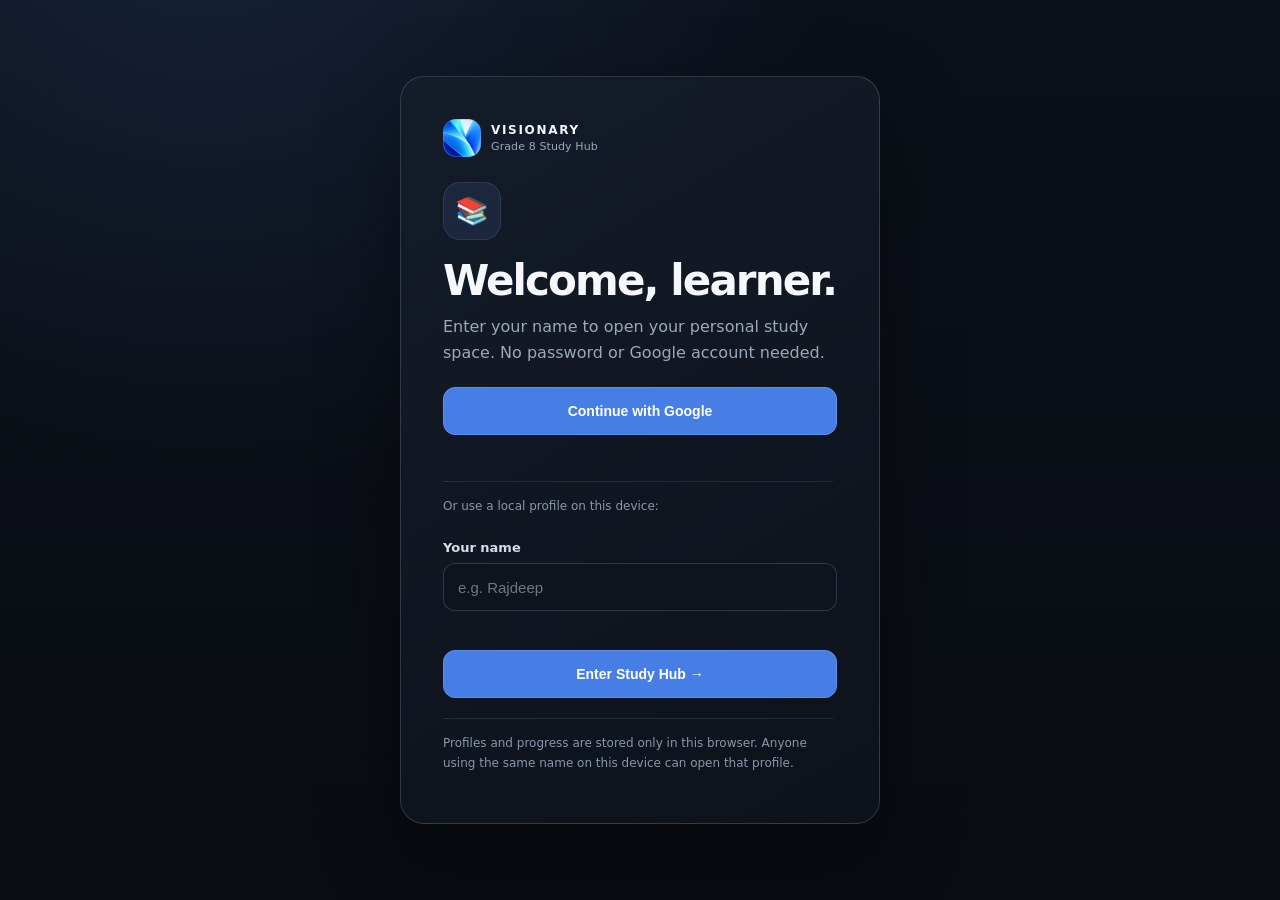
==== commit 804f2cec: "Integrate Study settings sidebar, responsive navigation and Google-aware logout" ====
--- a/index.html
+++ b/index.html
@@ -1,6 +1,73 @@
 <!doctype html><html lang="en"><head><meta charset="UTF-8"><meta name="viewport" content="width=device-width,initial-scale=1"><title>Visionary | Grade 8 Study Hub</title><link rel="icon" type="image/png" href="assets/visionary-study-hub-logo.png?v=1"><script>if(!localStorage.getItem("v8profile"))location.replace("login.html");</script><style>
 :root{font-family:Inter,system-ui,sans-serif;color:#f0f5ff;background:#090f20}*{box-sizing:border-box}body{margin:0;background:radial-gradient(ellipse at top left,#1c2c55,#090f20 65%);min-height:100vh}.wrap{max-width:1120px;margin:auto;padding:30px 20px}header{display:flex;justify-content:space-between;align-items:center;gap:12px}h1{font-size:clamp(28px,5vw,48px);margin:26px 0 8px}p{color:#abb9d4}.brand{font-weight:800;color:#93b7ff}.pill{border:1px solid #334767;padding:9px 13px;border-radius:50px;color:#bcd2fa;font-size:13px}.grid{display:grid;grid-template-columns:repeat(auto-fit,minmax(240px,1fr));gap:18px;margin-top:30px}.card{border:1px solid #334361;border-radius:20px;background:linear-gradient(145deg,#1c2a49,#121b30);overflow:hidden;cursor:pointer;transition:transform .25s,box-shadow .25s}.card:hover{transform:translateY(-5px);box-shadow:0 18px 40px #0006}.art{height:150px;display:grid;place-items:center;font-size:70px;background:linear-gradient(125deg,#233a68,#283e58,#16223d)}.pad{padding:19px}.pad h2{margin:0 0 8px;font-size:22px}.small{color:#b4c4df;font-size:14px}.btn{border:1px solid #526a92;background:#243a62;color:white;border-radius:12px;padding:12px 16px;cursor:pointer;text-decoration:none;display:inline-block;font-weight:650}.btn.primary{background:#5477ff;border-color:#5477ff}.btn:focus-visible,.card:focus-visible{outline:3px solid #9dbaff;outline-offset:3px}.top{display:flex;justify-content:space-between;gap:12px;align-items:center;flex-wrap:wrap;margin-top:24px}.hidden{display:none!important}.page{animation:turn .55s ease both;transform-origin:left center}@keyframes turn{from{opacity:0;transform:perspective(1100px) rotateY(-28deg) translateX(25px)}to{opacity:1;transform:perspective(1100px) rotateY(0)}}.chapter{display:flex;gap:14px;align-items:center;padding:13px;border:1px solid #34425c;background:#16213a;border-radius:15px;margin:11px 0;cursor:pointer}.chapter:hover{background:#233456}.thumb{width:112px;min-width:112px;height:74px;border-radius:11px;display:grid;place-items:center;background:linear-gradient(135deg,#385484,#1c2b49);font-size:28px}.chapter strong{display:block;margin-bottom:5px}.video{aspect-ratio:16/9;width:100%;border:0;border-radius:16px;background:#141d30}.lesson{max-width:850px}.note{border:1px solid #42506b;border-radius:12px;padding:13px;color:#c8d5ed;background:#17243e;margin:20px 0}input[type=search]{width:100%;padding:14px;border:1px solid #4b6085;border-radius:13px;background:#101a2e;color:white;margin-top:20px}label{display:flex;gap:9px;align-items:center;margin-top:15px}footer{margin:45px 0;color:#8396b6;font-size:13px}@media(max-width:550px){.thumb{width:80px;min-width:80px;height:66px}.wrap{padding:20px 14px}}
-.auth-panel{margin:18px 0;padding:20px;border:1px solid #435a83;background:#14233f;border-radius:18px;max-width:520px}.auth-panel input{display:block;width:100%;padding:12px;margin:10px 0;background:#0b1630;border:1px solid #526b95;border-radius:10px;color:white}.auth-panel .btn{margin:5px}.auth-status{font-size:14px;color:#b9c9e9}.hidden{display:none!important}.video-list{display:grid;grid-template-columns:repeat(auto-fit,minmax(min(100%,290px),1fr));gap:16px;margin:20px 0}.video-card{border:1px solid #3b5175;border-radius:16px;overflow:hidden;background:#17243e}.video-card img{display:block;width:100%;aspect-ratio:16/9;object-fit:cover;background:#1a2a46}.video-info{padding:16px}.video-info h3{font-size:16px;line-height:1.4;margin:8px 0}.video-info p{font-size:13px;margin:6px 0}.video-label{font-size:12px;color:#b6caff}.video-warning{font-size:12px;color:#ffcf96}.video-empty{padding:20px;border:1px dashed #5b7094;border-radius:14px}.practice-panel{margin:28px 0;padding:22px;border:1px solid #3b5175;border-radius:18px;background:#15233c}.practice-panel h2{margin-top:0}.practice-question{border:1px solid #3b5175;padding:16px;border-radius:14px;margin:14px 0}.practice-question legend{font-weight:650;margin-bottom:12px;padding:0 6px}.practice-option{display:block;padding:9px 10px;margin:7px 0;border:1px solid #4a5c78;border-radius:10px;cursor:pointer}.practice-option input{margin-right:9px}.practice-result{margin:12px 0;padding:14px;border-radius:12px;background:#253b54}.practice-note{opacity:.82;font-size:13px}.practice-panel button{cursor:pointer}.practice-correct{border-color:#36b58a}.practice-wrong{border-color:#d98b70}.video-search-thumbnail,.video-thumb-fallback{display:grid;place-items:center;min-height:145px;border-radius:12px;background:linear-gradient(130deg,#23395b,#121d34);font-size:38px;color:#f0f4ff;margin-bottom:14px}.video-search-thumbnail{max-width:320px}.video-thumb-fallback{font-size:17px}.exam-controls{display:flex;flex-wrap:wrap;gap:10px;margin:18px 0}.exam-controls select{min-width:140px;flex:1;background:#162944;color:#fff;border:1px solid #64799a;border-radius:10px;padding:12px}.exam-controls button{flex:1;min-width:145px}.practice-question textarea{display:block;width:100%;box-sizing:border-box;min-height:100px;padding:12px;border:1px solid #6c82a1;border-radius:10px;background:#0c1930;color:#fff;font:inherit}.exam-clock{font-weight:750;color:#ffd18a}</style><link rel="stylesheet" href="workspace.css"><link rel="stylesheet" href="ui-polish.css?v=logo-1"></head><body><main class="wrap"><header><span class="brand"><span class="brand-mark" aria-hidden="true"></span><span class="brand-copy"><strong>VISIONARY</strong><small>Grade 8 Study Hub</small></span></span><span class="pill" id="counter">0 lessons completed</span><span class="pill" id="profileName" aria-label="Current student"></span><button class="btn" onclick="StudyWorkspace.open()" title="Open your Notes and Files study workspace">📚 Notes &amp; Files</button><button class="btn" onclick="switchProfile()" title="Return to the student entry page">Switch student</button></header><section id="home" class="page"><section class="home-hero" aria-labelledby="homeTitle"><div class="home-hero-copy"><span class="home-eyebrow">VISIONARY · GRADE 8</span><h1 id="homeTitle">Your learning bookshelf.</h1><p>Choose a subject. Open a chapter. Learn at your own pace.</p><div class="home-hero-actions"><a class="btn primary" href="#subjects">Explore subjects <span aria-hidden="true">↓</span></a><button class="btn" type="button" onclick="StudyWorkspace.open()">Open Notes &amp; Files <span aria-hidden="true">↗</span></button><button id="continueLesson" class="btn continue-lesson hidden" type="button">Continue learning <span id="continueLessonLabel"></span></button></div><div class="home-progress"><span>Learning progress</span><strong id="homeProgress">0 chapters complete</strong></div></div><div class="home-hero-art" aria-hidden="true"><span class="hero-orbit hero-orbit-a"></span><span class="hero-orbit hero-orbit-b"></span><div class="hero-book-shadow"></div><div class="hero-book"><span class="hero-book-cover"></span><span class="hero-book-pages"></span><span class="hero-book-spine"></span><span class="hero-book-mark">V</span></div><span class="hero-float hero-float-top">✦ &nbsp; READY TO LEARN</span><span class="hero-float hero-float-bottom"><b>01</b> &nbsp; One chapter at a time</span></div></section><div class="home-subject-heading"><div><span class="home-eyebrow">YOUR CURRICULUM</span><h2>Explore your subjects</h2></div><p>Pick a subject to see its chapters.</p></div><div class="grid" id="subjects"></div></section><section id="folder" class="hidden page"><button class="btn" onclick="goHome()">← All subjects</button><h1 id="folderTitle"></h1><p>Choose a chapter to open your lesson.</p><input type="search" id="search" placeholder="Find a chapter..." oninput="renderChapters()"><div id="chapters"></div></section><section id="lesson" class="hidden page lesson"><button class="btn" onclick="openFolder(activeSubject)">← Back to chapters</button><h1 id="lessonTitle"></h1><div id="media"></div><p><button class="btn" type="button" onclick="StudyWorkspace.newStudyNote()">✎ Take notes for this chapter</button></p><div class="note video-disclosure"><strong>About these video suggestions</strong><br>Links may not be teacher-reviewed or match your exact textbook chapter. If no direct match is available, YouTube search results are unreviewed. Check the video title and source before studying.</div><label><input type="checkbox" id="done" onchange="saveProgress()"> Mark this chapter complete</label></section><section id="studyWorkspace" class="hidden"></section><footer>Learning resources link to their original creators on YouTube. Not affiliated with NCERT or YouTube.</footer></main><script>
+.auth-panel{margin:18px 0;padding:20px;border:1px solid #435a83;background:#14233f;border-radius:18px;max-width:520px}.auth-panel input{display:block;width:100%;padding:12px;margin:10px 0;background:#0b1630;border:1px solid #526b95;border-radius:10px;color:white}.auth-panel .btn{margin:5px}.auth-status{font-size:14px;color:#b9c9e9}.hidden{display:none!important}.video-list{display:grid;grid-template-columns:repeat(auto-fit,minmax(min(100%,290px),1fr));gap:16px;margin:20px 0}.video-card{border:1px solid #3b5175;border-radius:16px;overflow:hidden;background:#17243e}.video-card img{display:block;width:100%;aspect-ratio:16/9;object-fit:cover;background:#1a2a46}.video-info{padding:16px}.video-info h3{font-size:16px;line-height:1.4;margin:8px 0}.video-info p{font-size:13px;margin:6px 0}.video-label{font-size:12px;color:#b6caff}.video-warning{font-size:12px;color:#ffcf96}.video-empty{padding:20px;border:1px dashed #5b7094;border-radius:14px}.practice-panel{margin:28px 0;padding:22px;border:1px solid #3b5175;border-radius:18px;background:#15233c}.practice-panel h2{margin-top:0}.practice-question{border:1px solid #3b5175;padding:16px;border-radius:14px;margin:14px 0}.practice-question legend{font-weight:650;margin-bottom:12px;padding:0 6px}.practice-option{display:block;padding:9px 10px;margin:7px 0;border:1px solid #4a5c78;border-radius:10px;cursor:pointer}.practice-option input{margin-right:9px}.practice-result{margin:12px 0;padding:14px;border-radius:12px;background:#253b54}.practice-note{opacity:.82;font-size:13px}.practice-panel button{cursor:pointer}.practice-correct{border-color:#36b58a}.practice-wrong{border-color:#d98b70}.video-search-thumbnail,.video-thumb-fallback{display:grid;place-items:center;min-height:145px;border-radius:12px;background:linear-gradient(130deg,#23395b,#121d34);font-size:38px;color:#f0f4ff;margin-bottom:14px}.video-search-thumbnail{max-width:320px}.video-thumb-fallback{font-size:17px}.exam-controls{display:flex;flex-wrap:wrap;gap:10px;margin:18px 0}.exam-controls select{min-width:140px;flex:1;background:#162944;color:#fff;border:1px solid #64799a;border-radius:10px;padding:12px}.exam-controls button{flex:1;min-width:145px}.practice-question textarea{display:block;width:100%;box-sizing:border-box;min-height:100px;padding:12px;border:1px solid #6c82a1;border-radius:10px;background:#0c1930;color:#fff;font:inherit}.exam-clock{font-weight:750;color:#ffd18a}</style><link rel="stylesheet" href="workspace.css"><link rel="stylesheet" href="ui-polish.css?v=logo-1"><link rel="stylesheet" href="study-settings.css?v=1"></head><body>
+<aside class="study-sidebar" id="studySidebar" aria-label="Study app navigation">
+  <a class="study-side-brand" href="index.html"><img src="assets/visionary-study-hub-logo.png" alt=""><span>VISIONARY<small>Grade 8 Study Hub</small></span></a>
+  <nav aria-label="Main navigation">
+    <div class="study-side-caption">LEARN</div>
+    <button type="button" class="study-link" data-study-nav="home" aria-current="page"><span class="study-icon" aria-hidden="true">⌂</span> Dashboard</button>
+    <button type="button" class="study-link" data-study-nav="subjects"><span class="study-icon" aria-hidden="true">▦</span> Subjects</button>
+    <a class="study-link" data-study-nav="timetable" href="timetable.html"><span class="study-icon" aria-hidden="true">▣</span> My Timetable</a>
+    <button type="button" class="study-link" data-study-nav="notes"><span class="study-icon" aria-hidden="true">✎</span> Notes &amp; Files</button>
+    <div class="study-side-caption">YOUR SPACE</div>
+    <button type="button" class="study-link" data-study-nav="settings"><span class="study-icon" aria-hidden="true">⚙</span> Settings</button>
+  </nav>
+  <div class="study-side-foot">
+    <div class="study-side-user" id="sideProfileName">Student profile</div>
+    <button type="button" class="study-link signout" data-study-nav="logout"><span class="study-icon" aria-hidden="true">⇥</span> Log out</button>
+  </div>
+</aside>
+<button type="button" id="studyOverlay" class="study-overlay" aria-label="Close navigation menu"></button>
+<main class="wrap"><header><span class="brand"><span class="brand-mark" aria-hidden="true"></span><span class="brand-copy"><strong>VISIONARY</strong><small>Grade 8 Study Hub</small></span></span><span class="pill" id="counter">0 lessons completed</span><span class="pill" id="profileName" aria-label="Current student"></span><button class="btn" onclick="StudyWorkspace.open()" title="Open your Notes and Files study workspace">📚 Notes &amp; Files</button><button type="button" class="btn study-menu-button" id="sidebarToggle" aria-controls="studySidebar" aria-expanded="false">☰ Menu</button></header>
+<section id="settingsPanel" class="page hidden study-panel" aria-labelledby="settingsTitle">
+  <div class="study-panel-header">
+    <div><p class="study-panel-kicker">MAKE IT YOURS</p><h1 id="settingsTitle">Settings</h1><p>Shape a comfortable study space that helps you focus. Changes save automatically on this device.</p></div>
+    <button type="button" class="btn" onclick="goHome()">← Back to dashboard</button>
+  </div>
+  <div class="study-settings-grid">
+    <section class="study-setting-card" aria-labelledby="themeTitle">
+      <h2 id="themeTitle">Appearance</h2><p>Choose the lighting that feels right for your eyes.</p>
+      <div class="study-choice-group" role="group" aria-label="Color theme">
+        <button class="study-choice" type="button" data-pref-option="theme:dark" aria-pressed="true">🌙 Dark</button>
+        <button class="study-choice" type="button" data-pref-option="theme:light" aria-pressed="false">☀️ Light</button>
+        <button class="study-choice" type="button" data-pref-option="theme:system" aria-pressed="false">◐ System</button>
+      </div>
+    </section>
+    <section class="study-setting-card" aria-labelledby="colorTitle">
+      <h2 id="colorTitle">Accent color</h2><p>Pick your favorite highlight color.</p>
+      <div class="study-choice-group" role="group" aria-label="Accent color">
+        <button class="study-choice study-color" type="button" data-pref-option="accent:blue" aria-pressed="true" style="--swatch:#6486ff"><span class="dot" aria-hidden="true"></span> Blue</button>
+        <button class="study-choice study-color" type="button" data-pref-option="accent:violet" aria-pressed="false" style="--swatch:#9873ee"><span class="dot" aria-hidden="true"></span> Violet</button>
+        <button class="study-choice study-color" type="button" data-pref-option="accent:teal" aria-pressed="false" style="--swatch:#008c89"><span class="dot" aria-hidden="true"></span> Teal</button>
+        <button class="study-choice study-color" type="button" data-pref-option="accent:coral" aria-pressed="false" style="--swatch:#d65b42"><span class="dot" aria-hidden="true"></span> Coral</button>
+        <button class="study-choice study-color" type="button" data-pref-option="accent:gold" aria-pressed="false" style="--swatch:#ab7700"><span class="dot" aria-hidden="true"></span> Gold</button>
+      </div>
+    </section>
+    <section class="study-setting-card" aria-labelledby="textTitle">
+      <h2 id="textTitle">Reading comfort</h2><p>Adjust the text size for easier reading.</p>
+      <div class="study-choice-group" role="group" aria-label="Reading text size">
+        <button class="study-choice" type="button" data-pref-option="font:small">Small</button>
+        <button class="study-choice" type="button" data-pref-option="font:normal">Comfortable</button>
+        <button class="study-choice" type="button" data-pref-option="font:large">Large</button>
+      </div>
+    </section>
+    <section class="study-setting-card" aria-labelledby="focusTitle">
+      <h2 id="focusTitle">Focus &amp; accessibility</h2><p>Reduce visual distractions when you study.</p>
+      <label class="study-setting-row" for="study-compact"><span><strong>Compact layout</strong><span>Show more content with smaller cards.</span></span><input type="checkbox" id="study-compact"></label>
+      <label class="study-setting-row" for="study-motion"><span><strong>Reduce animation</strong><span>Use calmer transitions and less movement.</span></span><input type="checkbox" id="study-motion"></label>
+    </section>
+    <section class="study-setting-card wide" aria-labelledby="accountTitle">
+      <h2 id="accountTitle">Account &amp; preferences</h2><p>Your progress and timetable stay on this device. Signing out will not delete them.</p>
+      <div class="study-choice-group">
+        <button class="study-choice" type="button" id="resetStudyPrefs">↺ Reset appearance settings</button>
+        <button class="study-choice study-danger" type="button" data-study-nav="logout">Log out of Visionary Study</button>
+      </div>
+      <p class="study-settings-message" id="studyPrefStatus" aria-live="polite"></p>
+      <p class="study-preference-note">Timetable blocks use a 12-hour clock with AM and PM.</p>
+    </section>
+  </div>
+</section>
+<section id="home" class="page"><section class="home-hero" aria-labelledby="homeTitle"><div class="home-hero-copy"><span class="home-eyebrow">VISIONARY · GRADE 8</span><h1 id="homeTitle">Your learning bookshelf.</h1><p>Choose a subject. Open a chapter. Learn at your own pace.</p><div class="home-hero-actions"><a class="btn primary" href="#subjects">Explore subjects <span aria-hidden="true">↓</span></a><button class="btn" type="button" onclick="StudyWorkspace.open()">Open Notes &amp; Files <span aria-hidden="true">↗</span></button><button id="continueLesson" class="btn continue-lesson hidden" type="button">Continue learning <span id="continueLessonLabel"></span></button></div><div class="home-progress"><span>Learning progress</span><strong id="homeProgress">0 chapters complete</strong></div></div><div class="home-hero-art" aria-hidden="true"><span class="hero-orbit hero-orbit-a"></span><span class="hero-orbit hero-orbit-b"></span><div class="hero-book-shadow"></div><div class="hero-book"><span class="hero-book-cover"></span><span class="hero-book-pages"></span><span class="hero-book-spine"></span><span class="hero-book-mark">V</span></div><span class="hero-float hero-float-top">✦ &nbsp; READY TO LEARN</span><span class="hero-float hero-float-bottom"><b>01</b> &nbsp; One chapter at a time</span></div></section><div class="home-subject-heading"><div><span class="home-eyebrow">YOUR CURRICULUM</span><h2>Explore your subjects</h2></div><p>Pick a subject to see its chapters.</p></div><div class="note" id="todayStudyCard" style="margin:24px 0;border-color:#638cff;background:linear-gradient(135deg,#1b3159,#12243e)"><h2>🕒 Your current study block</h2><p id="todayStudyText" aria-live="polite">Checking your timetable…</p><a class="btn primary" href="timetable.html" id="timetableAction">Create timetable →</a></div><div class="grid" id="subjects"></div></section><section id="folder" class="hidden page"><button class="btn" onclick="goHome()">← All subjects</button><h1 id="folderTitle"></h1><p>Choose a chapter to open your lesson.</p><input type="search" id="search" placeholder="Find a chapter..." oninput="renderChapters()"><div id="chapters"></div></section><section id="lesson" class="hidden page lesson"><button class="btn" onclick="openFolder(activeSubject)">← Back to chapters</button><h1 id="lessonTitle"></h1><div id="media"></div><p><button class="btn" type="button" onclick="StudyWorkspace.newStudyNote()">✎ Take notes for this chapter</button></p><div class="note video-disclosure"><strong>About these video suggestions</strong><br>Links may not be teacher-reviewed or match your exact textbook chapter. If no direct match is available, YouTube search results are unreviewed. Check the video title and source before studying.</div><label><input type="checkbox" id="done" onchange="saveProgress()"> Mark this chapter complete</label></section><section id="studyWorkspace" class="hidden"></section><footer>Learning resources link to their original creators on YouTube. Not affiliated with NCERT or YouTube.</footer></main><script>
 const subjects=[["SST","🌍",["World Geography: Some Glimpses","India's Long Long Road to Independence","A Journey Through Indian Architecture","The Role of Judiciary in Our Society","Citizenship: Rights and Duties","Dynamics of Population","India's Urban Landscape","Cultural Currents: 13th to 17th Century"]],["English","📖",["The Cherry Tree","The Harvesting","Waiting for the Rain","Feathered Friends","Magnifying Glass","Biba Choudhary: The Beam of Light That Lit the Path for Women in Indian Science"]],["Maths","📐",["Fractions in Disguise","Baudhayana Pythagoras Theorem","Proportional Reasoning 2","Exploring Some Geometric Themes","Tales by Dots and Lines","Algebra Play","Area"]],["Science","🔬",["Light: Mirrors and Lenses","Electricity, Magnetism, and Heating Effects","Pressure, Winds, Storms, and Cyclones","The Amazing World of Solutes, Solvents, and Solutions","Keeping Time with Skies","How Nature Works in Harmony","Our Home, Earth: A Unique Life-Sustaining Planet"]],["Hindi","📙",["नहीं मांगता प्रभु","सारंगी, धनुष और हिम्मत","मुंबई डिब्बेवाला","निन्यानवे का चक्कर","तिरुवल्लुवर के दोहे","सपनों की उड़ान","पूर्वाख्यायिका","छोड़ो कल की बातें"]],["Marathi","📕",["गिर्यारोहणाचा अनुभव","झुळूक","आम्ही हवे आहोत का?","जीवनगाणी","शब्दकोश","संतवाणी (भाग १)","संतवाणी (भाग २)"]]];
 const verified={"Science|Light: Mirrors and Lenses":"tGZ2gc-kzLY"};
 let activeSubject=0,activeChapter=0;
@@ -8,7 +75,7 @@
 const $=id=>document.getElementById(id);
 const key=()=>activeSubject+'-'+activeChapter;
 function updateCount(){const done=Object.values(state).filter(Boolean).length,total=subjects.reduce((n,s)=>n+s[2].length,0);$('counter').textContent=done+' lessons completed';const progress=$('homeProgress');if(progress)progress.textContent=done+' of '+total+' chapters complete';const button=$('continueLesson'),label=$('continueLessonLabel');if(button&&label){let last=null;try{last=JSON.parse(localStorage.getItem('v8lastlesson:'+profile)||'null')}catch{}if(last&&Number.isInteger(last.subject)&&Number.isInteger(last.chapter)&&subjects[last.subject]?.[2]?.[last.chapter]){label.textContent=subjects[last.subject][2][last.chapter];button.classList.remove('hidden');button.onclick=()=>{openFolder(last.subject);openLesson(last.chapter)}}else button.classList.add('hidden')}}
-function show(id){['home','folder','lesson'].forEach(x=>{$(x).classList.toggle('hidden',x!==id);$(x).classList.remove('page');void $(x).offsetWidth;$(x).classList.add('page')});scrollTo(0,0)}
+function show(id){document.getElementById('studyWorkspace')?.classList.add('hidden');['home','folder','lesson','settingsPanel'].forEach(x=>{$(x).classList.toggle('hidden',x!==id);$(x).classList.remove('page');void $(x).offsetWidth;$(x).classList.add('page')});scrollTo(0,0)}
 function goHome(){show('home')}
 function openFolder(i){activeSubject=i;$('folderTitle').textContent=subjects[i][1]+' '+subjects[i][0];$('search').value='';renderChapters();show('folder')}
 function renderChapters(){let [subject,emoji,names]=subjects[activeSubject];let q=$('search').value.toLowerCase();$('chapters').replaceChildren();names.forEach((name,j)=>{if(!name.toLowerCase().includes(q))return;let item=document.createElement('div');item.className='chapter';item.tabIndex=0;item.setAttribute('role','button');item.innerHTML='<div class="thumb">'+emoji+'</div><div><strong></strong><span class="small"></span></div>';item.querySelector('strong').textContent=name;item.querySelector('.small').textContent='Chapter '+(j+1)+(state[activeSubject+'-'+j]?' · ✓ Completed':'');item.onclick=()=>openLesson(j);item.onkeydown=e=>{if(e.key==='Enter'||e.key===' '){e.preventDefault();openLesson(j)}};$('chapters').append(item)})}
@@ -31,5 +98,40 @@
 host.append(node('p','practice-note','Choose a level and a test type. Written responses are self-reviewed with your textbook; they are not automatically marked as correct.'));const controls=node('div','exam-controls');const level=document.createElement('select');level.setAttribute('aria-label','Difficulty');['easy','medium','hard'].forEach(v=>{const opt=node('option','',v[0].toUpperCase()+v.slice(1));opt.value=v;level.append(opt)});const mode=document.createElement('select');mode.setAttribute('aria-label','Assessment mode');[['study','Practice questions'],['mock','Timed mock test'],['objective','MCQ and fill-in-the-blank test']].forEach(([v,t])=>{const opt=node('option','',t);opt.value=v;if(v==='objective'&&!bank)opt.disabled=true;mode.append(opt)});const start=node('button','btn primary','Start assessment');start.type='button';controls.append(level,mode,start);host.append(controls);const best=node('p','practice-note');const history=JSON.parse(localStorage.getItem(practiceKey())||'[]');best.textContent=history.length?'Attempts on this device: '+history.length+' · Latest: '+history[history.length-1].summary:'No attempts saved yet.';host.append(best);const area=node('div');host.append(area);
 start.onclick=()=>{if(examTimer){clearInterval(examTimer);examTimer=null}area.replaceChildren();const difficulty=level.value,kind=mode.value;const items=kind==='objective'?(bank?.items.filter(x=>x.difficulty===difficulty)||[]):entry.levels[difficulty];if(!items.length){area.append(node('p','','No reviewed objective questions at this level. Choose written practice.'));return}const form=node('form');const clock=node('p','exam-clock');const timed=kind==='mock';if(timed){examDeadline=Date.now()+15*60*1000;form.append(clock)}const questions=kind==='mock'?items.slice(0,6):items;questions.forEach((q,i)=>{const field=node('fieldset','practice-question');field.append(node('legend','',(i+1)+'. '+q.question));if(kind==='objective'){q.options.forEach((opt,j)=>{const label=node('label','practice-option');const radio=document.createElement('input');radio.type='radio';radio.name='q'+i;radio.value=String(j);label.append(radio,document.createTextNode(opt));field.append(label)})}else{const input=document.createElement('textarea');input.name='q'+i;input.rows=4;input.placeholder='Write your answer with chapter-specific evidence…';input.setAttribute('aria-label','Answer to question '+(i+1));field.append(input)}form.append(field)});const submit=node('button','btn primary','Submit assessment');submit.type='submit';form.append(submit);const result=node('div');result.setAttribute('aria-live','polite');form.append(result);area.append(form);let submitted=false;const finish=()=>{if(submitted)return;submitted=true;if(examTimer){clearInterval(examTimer);examTimer=null}submit.disabled=true;result.replaceChildren();let summary;if(kind==='objective'){let score=0;questions.forEach((q,i)=>{const picked=form.querySelector('input[name="q'+i+'"]:checked');const ok=picked&&Number(picked.value)===q.answer;if(ok)score++;result.append(node('p','practice-result '+(ok?'practice-correct':'practice-wrong'),(ok?'✓ ':'✗ ')+'Q'+(i+1)+': '+q.options[q.answer]+'. '+q.explanation))});summary='Objective '+difficulty+': '+score+'/'+questions.length;result.prepend(node('h3','',summary))}else{const answered=questions.filter((_,i)=>form.elements['q'+i]?.value.trim()).length;summary=(timed?'Mock test':'Written practice')+' '+difficulty+': '+answered+'/'+questions.length+' responses';result.append(node('h3','',summary));result.append(node('p','practice-note','Self-review each response using your textbook. These questions have not been textbook-verified and cannot be auto-scored.'));questions.forEach((q,i)=>result.append(node('p','practice-result','Q'+(i+1)+' review: '+q.markingGuide)))}const record={date:new Date().toISOString(),summary,difficulty,kind};const history=JSON.parse(localStorage.getItem(practiceKey())||'[]');history.push(record);localStorage.setItem(practiceKey(),JSON.stringify(history.slice(-30)));best.textContent='Attempts on this device: '+Math.min(history.length,30)+' · Latest: '+summary;form.querySelectorAll('input,textarea').forEach(el=>el.disabled=true);result.scrollIntoView({block:'nearest',behavior:'smooth'})};form.addEventListener('submit',e=>{e.preventDefault();finish()});if(timed){const tick=()=>{const left=Math.max(0,Math.ceil((examDeadline-Date.now())/1000));clock.textContent='⏱ Time remaining: '+Math.floor(left/60)+':'+String(left%60).padStart(2,'0');if(left===0)finish()};tick();examTimer=setInterval(tick,1000)}}}
 function saveProgress(){state[key()]=$('done').checked;localStorage.setItem('v8done:'+profile,JSON.stringify(state));updateCount();window.saveCloudProgress?.()}
-function switchProfile(){localStorage.removeItem('v8profile');location.replace('login.html')}if(!profile)location.replace('login.html');else loadProfile();subjects.forEach(([name,emoji,chapters],i)=>{let c=document.createElement('div');c.className='card';c.tabIndex=0;c.setAttribute('role','button');c.innerHTML='<div class="art">'+emoji+'</div><div class="pad"><h2></h2><span class="small">'+chapters.length+' chapters · Open book →</span></div>';c.querySelector('h2').textContent=name;c.onclick=()=>openFolder(i);c.onkeydown=e=>{if(e.key==='Enter'||e.key===' '){e.preventDefault();openFolder(i)}};$('subjects').append(c)});updateCount();loadVideos();loadPractice();
-</script><script src="workspace.js?v=6e6d7ce"></script></body></html>+async function logoutStudy(){
+  const old=localStorage.getItem('v8profile')||'';
+  localStorage.removeItem('v8profile');
+  if(old.startsWith('google:')){
+    try{
+      const sdk=await import('https://esm.sh/@supabase/supabase-js@2.49.10');
+      const client=sdk.createClient('https://hnsjeoauzresxkbfrodu.supabase.co','sb_publishable_0D0se4u5F0n6z9Xgx3sUQg_o96wTS58');
+      await client.auth.signOut();
+    }catch(err){console.warn('Google sign-out could not be confirmed:',err)}
+  }
+  location.replace('login.html');
+}
+function switchProfile(){logoutStudy()}if(!profile)location.replace('login.html');else loadProfile();subjects.forEach(([name,emoji,chapters],i)=>{let c=document.createElement('div');c.className='card';c.tabIndex=0;c.setAttribute('role','button');c.innerHTML='<div class="art">'+emoji+'</div><div class="pad"><h2></h2><span class="small">'+chapters.length+' chapters · Open book →</span></div>';c.querySelector('h2').textContent=name;c.onclick=()=>openFolder(i);c.onkeydown=e=>{if(e.key==='Enter'||e.key===' '){e.preventDefault();openFolder(i)}};$('subjects').append(c)});updateCount();loadVideos();loadPractice();
+</script><script src="workspace.js?v=6e6d7ce"></script><script src="study-settings.js?v=1" defer></script><script>window.VISIONARY_ANALYTICS_ENDPOINT='https://hnsjeoauzresxkbfrodu.supabase.co/functions/v1/ingest-event';</script>
+<script src="visionary-analytics.js" data-site="study"></script>
+<script>
+(()=>{const output=document.getElementById('todayStudyText');if(!output)return;
+const raw=localStorage.getItem('v8profile');let profile;try{profile=JSON.parse(raw||'null')}catch{profile=null}
+const profileKey=typeof profile==='string'?profile:(profile&&typeof profile==='object'?(profile.id||profile.name||profile.email||'default'):'default');
+const storage='visionary-grade8-timetable-v2:'+String(profileKey).slice(0,100);
+const dayNames=['Sunday','Monday','Tuesday','Wednesday','Thursday','Friday','Saturday'];
+const subjects=['Mathematics','Science','English','Social Science','Hindi','Marathi'];
+const toMinutes=t=>{const parts=String(t).split(':').map(Number);return parts[0]*60+parts[1]};
+const format=m=>{const h=Math.floor(m/60)%24;return (h%12||12)+':'+String(m%60).padStart(2,'0')+' '+(h<12?'AM':'PM')};
+function update(){let plan;try{plan=JSON.parse(localStorage.getItem(storage)||'null')}catch{}if(!plan?.days){document.getElementById('timetableAction').textContent='Create timetable →';output.textContent='No timetable yet. Create one to see your current or next study session here.';return}
+document.getElementById('timetableAction').textContent='Edit timetable →';const now=new Date(),day=dayNames[now.getDay()],current=now.getHours()*60+now.getMinutes();
+const active=plan.days.find(d=>d.day===day&&d.on);if(!active){output.textContent='No study sessions planned today. Enjoy your free time!';return}
+const start=toMinutes(active.start),end=toMinutes(active.end),length=Number(plan.minutes)||35,breakTime=Number(plan.breaks)||10;
+if(!Number.isFinite(start)||!Number.isFinite(end)||end<=start){output.textContent='Update your timetable to see study sessions.';return}
+const slots=[];let cursor=start,blocks=0;while(cursor+20<=end&&blocks<4){const duration=Math.min(length,end-cursor);if(duration<20)break;let subject=subjects[(blocks+dayNames.indexOf(day))%subjects.length];if(plan.focus&&blocks===0)subject=plan.focus;let label=subject+' · '+(plan.goal==='revision'?'Revision & practice':plan.goal==='homework'?'Practice questions':'Learn & practise');if(plan.homework&&blocks===1)label='Homework & assignments';if(plan.review&&day===plan.days.filter(d=>d.on).at(-1)?.day&&end-cursor<=length+breakTime+20)label='Weekly review & plan ahead';slots.push({start:cursor,end:cursor+duration,label});cursor+=duration;blocks++;if(cursor+breakTime+20<=end)cursor+=breakTime;else break}
+const ongoing=slots.find(x=>current>=x.start&&current<x.end);const upcoming=slots.find(x=>x.start>current);
+if(ongoing)output.textContent='Now studying: '+ongoing.label+' · '+format(ongoing.start)+' – '+format(ongoing.end);
+else if(upcoming)output.textContent='Next study block: '+upcoming.label+' · '+format(upcoming.start)+' – '+format(upcoming.end);
+else output.textContent=current<start?'Your study time begins at '+format(start)+'.':'Your planned study sessions are finished for today.'}
+update();setInterval(update,60000);window.addEventListener('storage',update);document.addEventListener('visibilitychange',()=>{if(!document.hidden)update()});
+})();
+</script></body></html>
--- a/study-settings.css
+++ b/study-settings.css
@@ -0,0 +1,86 @@
+/* Visionary Study personalisation and responsive navigation. */
+:root{
+ --study-accent:#6486ff;
+ --study-accent-rgb:100,134,255;
+ --study-font-size:16px;
+}
+html[data-study-theme="light"]{
+ color-scheme:light;
+ --surface-0:#f4f7fd;--surface-1:#ffffff;--surface-2:#eef3fd;--surface-3:#e6edfa;
+ --ink:#18243c;--muted:#5d6b83;--line:rgba(50,74,112,.16);--line-strong:rgba(50,74,112,.27);
+}
+body{font-size:var(--study-font-size)}
+body>.wrap{max-width:none;width:calc(100% - 242px);margin-left:242px;padding-left:clamp(18px,3vw,42px);padding-right:clamp(18px,3vw,42px)}
+.study-sidebar{position:fixed;z-index:60;inset:0 auto 0 0;width:242px;background:linear-gradient(170deg,#141f37,#0a1121 78%);border-right:1px solid #30405a;color:#eaf2ff;display:flex;flex-direction:column;padding:22px 14px;gap:18px;overflow-y:auto}
+.study-side-brand{display:flex;align-items:center;gap:10px;padding:8px 10px 18px;border-bottom:1px solid #2e3e59;color:#f4f7ff;text-decoration:none;font-weight:800;letter-spacing:.03em}
+.study-side-brand img{width:43px;height:43px;object-fit:cover;border-radius:14px}
+.study-side-brand span{display:grid;font-size:15px;line-height:1.4}.study-side-brand small{font-size:11px;font-weight:500;color:#b6c6e1}
+.study-sidebar nav{display:grid;gap:5px}.study-side-caption{margin:12px 11px 3px;color:#8297bb;font-weight:750;text-transform:uppercase;letter-spacing:.11em;font-size:10px}
+.study-link{width:100%;display:flex;align-items:center;gap:11px;text-align:left;padding:12px 13px;border-radius:12px;border:1px solid transparent;background:transparent;color:#cbd9ef;font:inherit;font-size:14px;font-weight:650;text-decoration:none;cursor:pointer}
+.study-link:hover,.study-link:focus-visible{background:#243657;border-color:#364c71;color:white;outline:none}
+.study-link[aria-current="page"]{background:color-mix(in srgb,var(--study-accent),#15233c 74%);border-color:color-mix(in srgb,var(--study-accent),transparent 50%);color:white}
+.study-link .study-icon{display:inline-grid;width:22px;place-items:center;font-size:18px}
+.study-side-foot{margin-top:auto;padding-top:16px;border-top:1px solid #2e3e59}
+.study-side-user{padding:0 12px 12px;color:#a9bfdc;font-size:12px;overflow-wrap:anywhere}
+.study-link.signout{color:#ffc1c6}.study-link.signout:hover{background:#3b2431}
+.study-menu-button{display:none!important}
+.study-overlay{display:none}
+.study-panel{max-width:1030px;padding:6px 0 32px}
+.study-panel-header{display:flex;justify-content:space-between;align-items:flex-start;gap:14px;flex-wrap:wrap;margin:26px 0}
+.study-panel-kicker{font-size:12px!important;text-transform:uppercase;letter-spacing:.12em;color:var(--study-accent)!important;font-weight:800}
+.study-panel-header h1{margin:6px 0 4px;font-size:clamp(32px,4vw,42px)}
+.study-panel-header p{margin:0;max-width:650px}
+.study-settings-grid{display:grid;grid-template-columns:repeat(2,minmax(0,1fr));gap:18px}
+.study-setting-card{padding:24px;border:1px solid var(--line-strong);border-radius:20px;background:var(--surface-1);box-shadow:0 12px 30px #0001}
+.study-setting-card.wide{grid-column:1/-1}.study-setting-card h2{font-size:18px;margin:0 0 7px;color:var(--ink)}
+.study-setting-card p{font-size:13px;margin:0 0 15px;color:var(--muted)}
+.study-choice-group{display:flex;flex-wrap:wrap;gap:9px}
+.study-choice{background:var(--surface-2);border:1px solid var(--line-strong);color:var(--ink);border-radius:11px;min-height:42px;padding:10px 14px;font:inherit;font-size:13px;font-weight:700;cursor:pointer}
+.study-choice[aria-pressed="true"]{outline:2px solid var(--study-accent);outline-offset:1px;background:color-mix(in srgb,var(--study-accent),var(--surface-1) 88%)}
+.study-choice:focus-visible,.study-setting-card input:focus-visible{outline:3px solid var(--study-accent);outline-offset:3px}
+.study-color{display:flex;align-items:center;gap:9px}.study-color .dot{width:22px;height:22px;border-radius:50%;background:var(--swatch);border:2px solid #fff;box-shadow:0 0 0 1px #0003}
+.study-setting-row{display:flex;align-items:center;justify-content:space-between;gap:18px;padding:14px 0;border-top:1px solid var(--line)}
+.study-setting-row strong,.study-setting-row span{display:block}.study-setting-row span{margin-top:4px;color:var(--muted);font-size:12px}
+.study-setting-row input[type="checkbox"]{appearance:auto;width:20px;height:20px;accent-color:var(--study-accent);cursor:pointer;flex:none}
+.study-setting-card .study-danger{color:#e96878;border:1px solid #cf657844;background:transparent}
+.study-settings-message{min-height:20px;color:var(--muted);font-size:13px}
+.study-panel .study-preference-note{margin:14px 0 0}
+html[data-study-font="large"]{--study-font-size:18px}
+html[data-study-font="large"] .wrap p:not(.small):not(.study-panel-kicker){font-size:1.06em}
+html[data-study-font="small"]{--study-font-size:14px}
+html[data-study-compact="true"] #subjects .card .pad{padding:10px 12px}
+html[data-study-compact="true"] .home-hero{padding:18px 22px;min-height:250px}
+html[data-study-compact="true"] .chapter,html[data-study-compact="true"] .study-setting-card{padding:12px}
+html[data-study-motion="reduce"] *,html[data-study-motion="reduce"] *::before,html[data-study-motion="reduce"] *::after{animation-duration:.01ms!important;transition-duration:.01ms!important;scroll-behavior:auto!important}
+:root{--accent:var(--study-accent)}
+.btn.primary{background:var(--study-accent);border-color:var(--study-accent)}
+.home-eyebrow{color:var(--study-accent)}
+html[data-study-theme="light"] body{background:radial-gradient(ellipse at 20% 0,#eaf0ff,#f5f7fc 60%)!important;color:var(--ink)}
+html[data-study-theme="light"] .wrap>header{background:#fffffff0;border-color:#d6dfef}
+html[data-study-theme="light"] .brand,html[data-study-theme="light"] .brand-copy strong,html[data-study-theme="light"] h1,html[data-study-theme="light"] h2,html[data-study-theme="light"] h3{color:#16243c}
+html[data-study-theme="light"] p,html[data-study-theme="light"] .small{color:#566780}
+html[data-study-theme="light"] .pill{background:#f0f5ff;color:#35476c;border-color:#d1dced}
+html[data-study-theme="light"] .btn:not(.primary){color:#213956;background:#edf3fe;border-color:#c8d7ee}
+html[data-study-theme="light"] .btn:not(.primary):hover{background:#deeaff}
+html[data-study-theme="light"] .home-hero{background:linear-gradient(132deg,#e8f0ff,#f7faff)!important;border:1px solid #d5e0f2}
+html[data-study-theme="light"] .home-hero h1{color:#162849}
+html[data-study-theme="light"] .home-hero p,html[data-study-theme="light"] .home-subject-heading p{color:#536888}
+html[data-study-theme="light"] .home-progress{color:#2c3e5d}
+html[data-study-theme="light"] #subjects .card,html[data-study-theme="light"] .card,html[data-study-theme="light"] .chapter,html[data-study-theme="light"] .note{background:#fff!important;border-color:#d4deed!important;color:#233655!important;box-shadow:0 8px 22px #1a365815!important}
+html[data-study-theme="light"] .card h2,html[data-study-theme="light"] .chapter strong{color:#182945}
+html[data-study-theme="light"] .chapter:hover{background:#eef4ff!important}
+html[data-study-theme="light"] #todayStudyCard{background:linear-gradient(135deg,#e7efff,#f3f7ff)!important}
+html[data-study-theme="light"] .note h2{color:#182945}
+html[data-study-theme="light"] input[type="search"],html[data-study-theme="light"] .practice-question textarea,html[data-study-theme="light"] .exam-controls select{background:#fff;color:#172842;border-color:#bac9df}
+html[data-study-theme="light"] #studyWorkspace{--ws-surface:#f2f6ff;--ws-card:#fff;--ws-border:#d5deee;color:#152644}
+html[data-study-theme="light"] #studyWorkspace h1,html[data-study-theme="light"] #studyWorkspace h2,html[data-study-theme="light"] #studyWorkspace h3{color:#16243c}
+html[data-study-theme="light"] .video-disclosure strong{color:#1d3559}
+html[data-study-theme="light"] .video-empty{background:#fff!important}
+@media(max-width:940px){
+ body>.wrap{width:100%;margin-left:0}
+ .study-sidebar{transform:translateX(-101%);transition:transform .2s ease;box-shadow:14px 0 32px #0004}
+ body.study-sidebar-open .study-sidebar{transform:translateX(0)}
+ .study-menu-button{display:inline-flex!important}
+ body.study-sidebar-open .study-overlay{display:block;position:fixed;inset:0;z-index:55;background:#0008;border:0}
+}
+@media(max-width:620px){.study-settings-grid{grid-template-columns:1fr}.study-setting-card.wide{grid-column:auto}.study-panel-header{margin-top:14px}.study-setting-card{padding:18px}.study-side-brand{padding-bottom:12px}}
